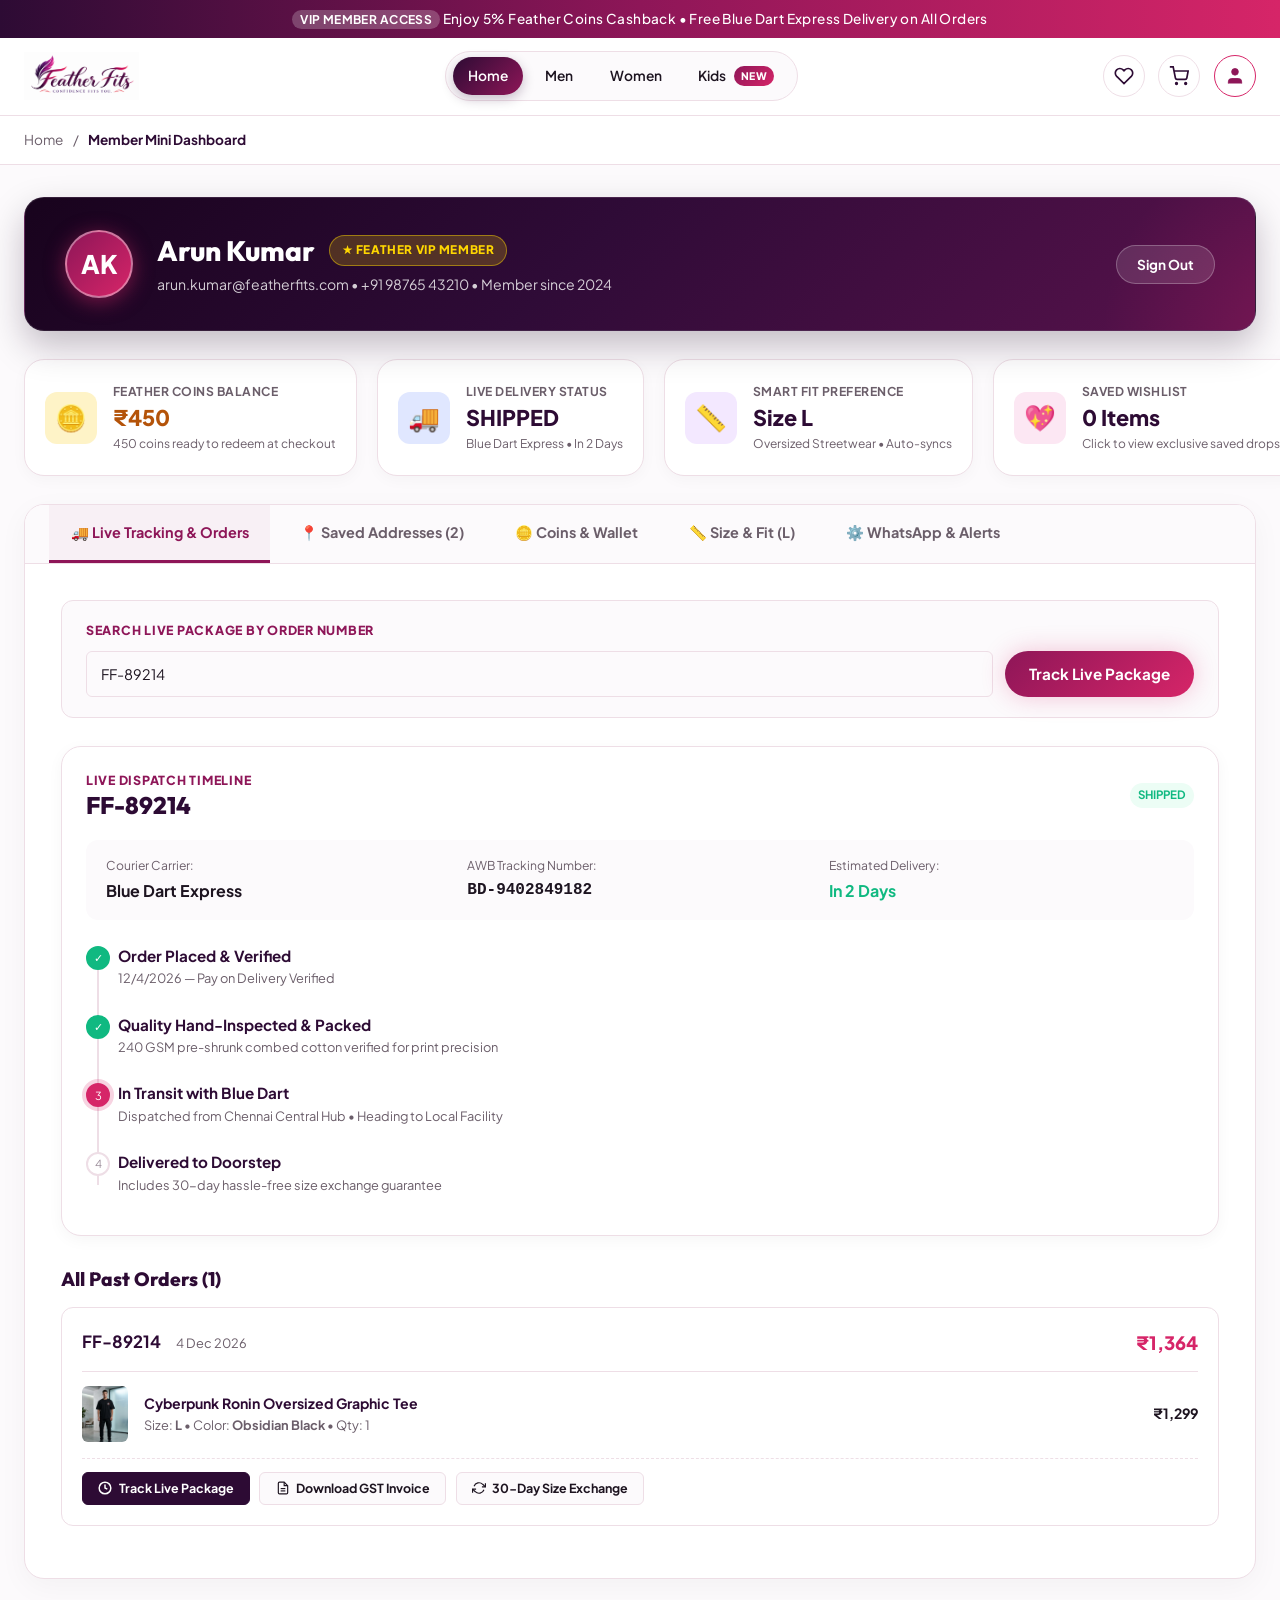
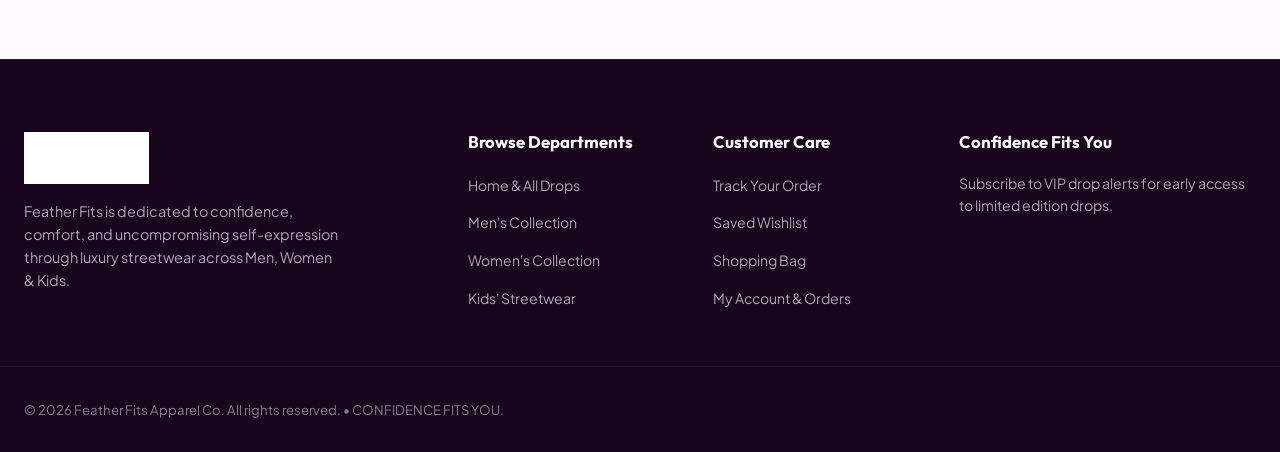
==== account.html @ ecf5c4c3 "Initial commit - FeatherFit website" ====
<!DOCTYPE html>
<html lang="en">
<head>
  <meta charset="UTF-8" />
  <meta name="viewport" content="width=device-width, initial-scale=1.0" />
  <title>My Account & Member Mini Dashboard — Feather Fits</title>
  <meta name="description" content="Feather Fits Member Mini Dashboard — Track live orders, manage saved delivery addresses, check Feather Coins wallet balance, and update smart size profile." />
  
  <!-- Favicon -->
  <link rel="icon" type="image/png" href="assets/images/feather-fits-logo.png" />

  <!-- Google Fonts: Inter & Outfit -->
  <link rel="preconnect" href="https://fonts.googleapis.com" />
  <link rel="preconnect" href="https://fonts.gstatic.com" crossorigin />
  <link href="https://fonts.googleapis.com/css2?family=Inter:wght@300;400;500;600;700;800&family=Outfit:wght@500;600;700;800;900&display=swap" rel="stylesheet" />

  <!-- Main Stylesheet -->
  <link rel="stylesheet" href="css/style.css" />
</head>
<body class="account-page-body">

  <!-- Announcement Bar -->
  <div class="announcement-bar" role="region" aria-label="Announcement">
    <div class="announcement-content">
      <span class="pill">VIP Member Access</span>
      <span>Enjoy 5% Feather Coins Cashback &bull; Free Blue Dart Express Delivery on All Orders</span>
    </div>
  </div>

  <!-- Main Site Header -->
  <header class="site-header" role="banner">
    <div class="nav-container">
      
      <!-- Mobile Hamburger Button & Brand Logo -->
      <div style="display: flex; align-items: center; gap: 0.75rem;">
        <button type="button" class="hamburger-btn" id="mobile-menu-toggle" onclick="window.FeatherApp.toggleMobileMenu()" aria-label="Open Navigation Menu">
          <span class="bar"></span>
          <span class="bar"></span>
          <span class="bar"></span>
        </button>
        <a href="index.html" class="brand-logo" aria-label="Feather Fits Home">
          <img src="assets/images/feather-fits-logo.png" alt="Feather Fits — Confidence Fits You" />
        </a>
      </div>

      <!-- Navigation Categories (Home, Men, Women, Kids) -->
      <nav class="main-navigation" aria-label="Primary Navigation">
        <ul class="nav-links">
          <li>
            <a href="index.html?department=all#catalog-section" class="nav-link" data-dept="all">
              <span>Home</span>
            </a>
          </li>
          <li>
            <a href="index.html?department=men#catalog-section" class="nav-link" data-dept="men">
              <span>Men</span>
            </a>
          </li>
          <li>
            <a href="index.html?department=women#catalog-section" class="nav-link" data-dept="women">
              <span>Women</span>
            </a>
          </li>
          <li>
            <a href="index.html?department=kids#catalog-section" class="nav-link" data-dept="kids">
              <span>Kids</span>
              <span class="nav-pill-badge">New</span>
            </a>
          </li>
        </ul>
      </nav>

      <!-- Action Buttons -->
      <div class="nav-actions">
        <!-- Wishlist Icon -->
        <button type="button" class="action-btn" id="wishlist-action-btn" onclick="window.FeatherApp.openWishlistDrawer()" aria-label="View Wishlist">
          <svg width="20" height="20" viewBox="0 0 24 24" fill="none" stroke="currentColor" stroke-width="2">
            <path d="M20.84 4.61a5.5 5.5 0 0 0-7.78 0L12 5.67l-1.06-1.06a5.5 5.5 0 0 0-7.78 7.78l1.06 1.06L12 21.23l7.78-7.78 1.06-1.06a5.5 5.5 0 0 0 0-7.78z"></path>
          </svg>
          <span class="badge-count" id="wishlist-badge-count" style="display: none;">0</span>
        </button>

        <!-- Shopping Cart Icon -->
        <button type="button" class="action-btn" id="cart-action-btn" onclick="window.FeatherApp.openCartDrawer()" aria-label="View Cart">
          <svg width="20" height="20" viewBox="0 0 24 24" fill="none" stroke="currentColor" stroke-width="2">
            <circle cx="9" cy="21" r="1"></circle>
            <circle cx="20" cy="21" r="1"></circle>
            <path d="M1 1h4l2.68 13.39a2 2 0 0 0 2 1.61h9.72a2 2 0 0 0 2-1.61L23 6H6"></path>
          </svg>
          <span class="badge-count" id="cart-badge-count" style="display: none;">0</span>
        </button>

        <!-- User Account Icon (Active Page) -->
        <a href="account.html" class="action-btn active-page-btn" id="user-action-btn" aria-label="User Account" style="border-color: var(--color-secondary); color: var(--color-secondary);">
          <svg width="20" height="20" viewBox="0 0 24 24" fill="currentColor" stroke="currentColor" stroke-width="1">
            <path d="M20 21v-2a4 4 0 0 0-4-4H8a4 4 0 0 0-4 4v2"></path>
            <circle cx="12" cy="7" r="4"></circle>
          </svg>
        </a>
      </div>

    </div>
  </header>

  <!-- Mobile Navigation Slide-Out Drawer -->
  <div class="drawer-overlay" id="mobile-menu-overlay">
    <aside class="drawer mobile-nav-drawer" id="mobile-menu-drawer" role="dialog" aria-label="Mobile Navigation">
      <div class="drawer-header">
        <div class="brand-logo">
          <img src="assets/images/feather-fits-logo.png" alt="Feather Fits" style="height: 38px;" />
        </div>
        <button class="modal-close-btn" onclick="window.FeatherApp.toggleMobileMenu()" aria-label="Close Navigation">
          <svg width="20" height="20" viewBox="0 0 24 24" fill="none" stroke="currentColor" stroke-width="2">
            <line x1="18" y1="6" x2="6" y2="18"></line>
            <line x1="6" y1="6" x2="18" y2="18"></line>
          </svg>
        </button>
      </div>
      <div class="mobile-drawer-body">
        <span class="mobile-drawer-heading">Browse Departments</span>
        <ul class="mobile-drawer-nav">
          <li><a href="index.html?department=all#catalog-section" class="mobile-nav-link">🏠 Home & All Drops</a></li>
          <li><a href="index.html?department=men#catalog-section" class="mobile-nav-link">👔 Men's Collection</a></li>
          <li><a href="index.html?department=women#catalog-section" class="mobile-nav-link">👗 Women's Collection</a></li>
          <li><a href="index.html?department=kids#catalog-section" class="mobile-nav-link">🧒 Kids' Streetwear <span class="nav-pill-badge" style="margin-left: 6px;">New</span></a></li>
        </ul>
        <span class="mobile-drawer-heading">Quick Actions</span>
        <div class="mobile-drawer-grid">
          <a href="account.html?tab=tracking" class="mobile-shortcut-btn">
            <svg width="18" height="18" viewBox="0 0 24 24" fill="none" stroke="currentColor" stroke-width="2"><circle cx="12" cy="12" r="10"></circle><polyline points="12 6 12 12 16 14"></polyline></svg>
            <span>Track Order</span>
          </a>
          <button class="mobile-shortcut-btn" onclick="window.FeatherApp.openSizeGuideModal('inches'); window.FeatherApp.toggleMobileMenu();">
            <svg width="18" height="18" viewBox="0 0 24 24" fill="none" stroke="currentColor" stroke-width="2"><path d="M21.21 15.89A10 10 0 1 1 8 2.83"></path><path d="M22 12A10 10 0 0 0 12 2v10z"></path></svg>
            <span>Size Chart</span>
          </button>
          <button class="mobile-shortcut-btn" onclick="window.FeatherApp.openWishlistDrawer(); window.FeatherApp.toggleMobileMenu();">
            <svg width="18" height="18" viewBox="0 0 24 24" fill="none" stroke="currentColor" stroke-width="2"><path d="M20.84 4.61a5.5 5.5 0 0 0-7.78 0L12 5.67l-1.06-1.06a5.5 5.5 0 0 0-7.78 7.78l1.06 1.06L12 21.23l7.78-7.78 1.06-1.06a5.5 5.5 0 0 0 0-7.78z"></path></svg>
            <span>Wishlist</span>
          </button>
          <a href="account.html" class="mobile-shortcut-btn active">
            <svg width="18" height="18" viewBox="0 0 24 24" fill="none" stroke="currentColor" stroke-width="2"><path d="M20 21v-2a4 4 0 0 0-4-4H8a4 4 0 0 0-4 4v2"></path><circle cx="12" cy="7" r="4"></circle></svg>
            <span>My Dashboard</span>
          </a>
        </div>
      </div>
    </aside>
  </div>

  <!-- Breadcrumbs Bar -->
  <nav class="breadcrumbs-container" aria-label="Breadcrumb">
    <div class="breadcrumbs-wrap">
      <a href="index.html">Home</a>
      <span>/</span>
      <span style="color: var(--color-primary); font-weight: 700;">Member Mini Dashboard</span>
    </div>
  </nav>

  <!-- Dedicated Mini Dashboard Container -->
  <main class="account-page-main">
    <div class="account-page-wrap" id="account-page-root">
      <!-- Injected by account-page.js (Header, KPI Cards, Tab Controls, and Active Tab Views) -->
    </div>
  </main>

  <!-- Shopping Cart Slide-Out Drawer -->
  <div class="drawer-overlay" id="cart-drawer-overlay">
    <aside class="drawer cart-drawer" id="cart-drawer" role="dialog" aria-label="Shopping Cart">
      <div class="drawer-header">
        <div class="drawer-title-wrap">
          <h2 class="drawer-title">Your Cart</h2>
          <span class="drawer-item-count" id="cart-drawer-count">(0 items)</span>
        </div>
        <button class="modal-close-btn" onclick="window.FeatherApp.closeCartDrawer()" aria-label="Close Cart">
          <svg width="20" height="20" viewBox="0 0 24 24" fill="none" stroke="currentColor" stroke-width="2">
            <line x1="18" y1="6" x2="6" y2="18"></line>
            <line x1="6" y1="6" x2="18" y2="18"></line>
          </svg>
        </button>
      </div>

      <!-- Free Shipping Progress Tracker -->
      <div class="free-shipping-bar" id="free-shipping-bar">
        <div class="free-shipping-text" id="free-shipping-text">
          Add <strong>₹999</strong> more for <strong>FREE Blue Dart Express Shipping</strong>
        </div>
        <div class="progress-track">
          <div class="progress-fill" id="shipping-progress-fill" style="width: 0%;"></div>
        </div>
      </div>

      <!-- Cart Items List -->
      <div class="cart-items-container" id="cart-items-container">
        <!-- Dynamic via app.js -->
      </div>

      <!-- Cart Drawer Footer -->
      <div class="drawer-footer" id="cart-drawer-footer">
        <!-- Dynamic via app.js -->
      </div>
    </aside>
  </div>

  <!-- Wishlist Slide-Out Drawer -->
  <div class="drawer-overlay" id="wishlist-drawer-overlay">
    <aside class="drawer wishlist-drawer" id="wishlist-drawer" role="dialog" aria-label="Wishlist">
      <div class="drawer-header">
        <div class="drawer-title-wrap">
          <h2 class="drawer-title">Saved Wishlist</h2>
          <span class="drawer-item-count" id="wishlist-drawer-count">(0 items)</span>
        </div>
        <button class="modal-close-btn" onclick="window.FeatherApp.closeWishlistDrawer()" aria-label="Close Wishlist">
          <svg width="20" height="20" viewBox="0 0 24 24" fill="none" stroke="currentColor" stroke-width="2">
            <line x1="18" y1="6" x2="6" y2="18"></line>
            <line x1="6" y1="6" x2="18" y2="18"></line>
          </svg>
        </button>
      </div>
      <div class="wishlist-items-container" id="wishlist-items-container">
        <!-- Rendered by app.js -->
      </div>
    </aside>
  </div>

  <!-- GST Tax Invoice Modal -->
  <div class="modal-overlay" id="invoice-modal">
    <div class="modal-container" id="invoice-modal-content" style="max-width: 620px;">
      <!-- Dynamic via app.js -->
    </div>
  </div>

  <!-- Size Chart Guide Modal -->
  <div class="modal-overlay" id="size-guide-modal">
    <div class="modal-container size-guide-container">
      <button class="modal-close-btn" onclick="window.FeatherApp.closeModals()" aria-label="Close Size Guide">
        <svg width="20" height="20" viewBox="0 0 24 24" fill="none" stroke="currentColor" stroke-width="2">
          <line x1="18" y1="6" x2="6" y2="18"></line>
          <line x1="6" y1="6" x2="18" y2="18"></line>
        </svg>
      </button>
      <div class="size-guide-content" id="size-guide-content">
        <!-- Rendered by app.js -->
      </div>
    </div>
  </div>

  <!-- Toast Container -->
  <div id="toast-container" class="toast-container"></div>

  <!-- Footer -->
  <footer class="site-footer">
    <div class="footer-container">
      <div class="footer-brand">
        <img src="assets/images/feather-fits-logo.png" alt="Feather Fits" style="height: 52px; filter: brightness(0) invert(1);" />
        <p>Feather Fits is dedicated to confidence, comfort, and uncompromising self-expression through luxury streetwear across Men, Women & Kids.</p>
      </div>

      <div class="footer-col">
        <h4>Browse Departments</h4>
        <ul>
          <li><a href="index.html?department=all#catalog-section">Home & All Drops</a></li>
          <li><a href="index.html?department=men#catalog-section">Men's Collection</a></li>
          <li><a href="index.html?department=women#catalog-section">Women's Collection</a></li>
          <li><a href="index.html?department=kids#catalog-section">Kids' Streetwear</a></li>
        </ul>
      </div>

      <div class="footer-col">
        <h4>Customer Care</h4>
        <ul>
          <li><a href="account.html?tab=tracking">Track Your Order</a></li>
          <li><a href="#" onclick="window.FeatherApp.openWishlistDrawer(); return false;">Saved Wishlist</a></li>
          <li><a href="#" onclick="window.FeatherApp.openCartDrawer(); return false;">Shopping Bag</a></li>
          <li><a href="account.html">My Account & Orders</a></li>
        </ul>
      </div>

      <div class="footer-col">
        <h4>Confidence Fits You</h4>
        <p style="font-size: 0.88rem; margin-bottom: 1rem; color: #B5A4B2;">Subscribe to VIP drop alerts for early access to limited edition drops.</p>
      </div>
    </div>

    <div class="footer-bottom">
      <div>&copy; 2026 Feather Fits Apparel Co. All rights reserved. &bull; CONFIDENCE FITS YOU.</div>
    </div>
  </footer>

  <!-- Scripts -->
  <script src="data/products.js"></script>
  <script src="js/app.js"></script>
  <script src="js/account-page.js"></script>
</body>
</html>
---- css/style.css ----
/* ==========================================================================
   FEATHER FITS — OFFICIAL DESIGN SYSTEM & STYLESHEET
   Brand Colors:
   - Primary: #2D0B34 (Deep Velvet Plum)
   - Secondary: #8E1658 (Mulberry Wine)
   - Accent: #D62568 (Vivid Magenta)
   - Accent Soft: #FF758C (Coral Pink)
   ========================================================================== */

@import url('https://fonts.googleapis.com/css2?family=Outfit:wght@300;400;500;600;700;800&family=Plus+Jakarta+Sans:wght@300;400;500;600;700&display=swap');

:root {
  --color-primary: #2D0B34;
  --color-primary-hover: #1E0723;
  --color-primary-rgb: 45, 11, 52;
  --color-secondary: #8E1658;
  --color-secondary-hover: #720e45;
  --color-accent: #D62568;
  --color-accent-hover: #b81753;
  --color-accent-soft: #FF758C;
  --color-accent-light: #FFF0F4;
  
  --color-bg: #FCFAFC;
  --color-surface: #FFFFFF;
  --color-surface-hover: #F8F3F6;
  --color-border: #EEDEE6;
  --color-border-focus: #D62568;
  
  --color-text-main: #1D1420;
  --color-text-muted: #6B5E6A;
  --color-text-light: #9B8D9A;
  
  --color-success: #10B981;
  --color-warning: #F59E0B;
  --color-danger: #EF4444;

  --shadow-sm: 0 2px 8px rgba(45, 11, 52, 0.04);
  --shadow-md: 0 8px 24px rgba(45, 11, 52, 0.08);
  --shadow-lg: 0 16px 40px rgba(45, 11, 52, 0.14);
  --shadow-glow: 0 0 25px rgba(214, 37, 104, 0.25);

  --radius-sm: 6px;
  --radius-md: 12px;
  --radius-lg: 20px;
  --radius-full: 9999px;

  --font-heading: 'Outfit', sans-serif;
  --font-body: 'Plus Jakarta Sans', sans-serif;

  --transition-fast: 0.15s cubic-bezier(0.4, 0, 0.2, 1);
  --transition-base: 0.25s cubic-bezier(0.4, 0, 0.2, 1);
  --transition-smooth: 0.4s cubic-bezier(0.16, 1, 0.3, 1);
}

/* Base Reset */
*, *::before, *::after {
  box-sizing: border-box;
  margin: 0;
  padding: 0;
}

html {
  scroll-behavior: smooth;
  font-size: 16px;
}

body {
  font-family: var(--font-body);
  background-color: var(--color-bg);
  color: var(--color-text-main);
  line-height: 1.6;
  overflow-x: hidden;
  -webkit-font-smoothing: antialiased;
}

a {
  color: inherit;
  text-decoration: none;
}

button {
  font-family: inherit;
  cursor: pointer;
  border: none;
  outline: none;
  background: none;
}

img {
  max-width: 100%;
  height: auto;
  display: block;
}

/* Typography Utility */
h1, h2, h3, h4, h5, h6 {
  font-family: var(--font-heading);
  font-weight: 700;
  line-height: 1.2;
  color: var(--color-primary);
}

.gradient-text {
  background: linear-gradient(135deg, var(--color-primary) 0%, var(--color-secondary) 50%, var(--color-accent) 100%);
  -webkit-background-clip: text;
  background-clip: text;
  -webkit-text-fill-color: transparent;
}

/* Top Announcement Banner */
.announcement-bar {
  background: linear-gradient(90deg, #2D0B34 0%, #8E1658 50%, #D62568 100%);
  color: #FFFFFF;
  text-align: center;
  padding: 0.5rem 1rem;
  font-size: 0.85rem;
  font-weight: 500;
  letter-spacing: 0.03em;
  display: flex;
  justify-content: center;
  align-items: center;
  gap: 0.75rem;
}

.announcement-bar span.pill {
  background: rgba(255, 255, 255, 0.22);
  padding: 0.15rem 0.5rem;
  border-radius: var(--radius-full);
  font-size: 0.75rem;
  font-weight: 700;
  text-transform: uppercase;
}

/* Header & Navigation */
.site-header {
  position: sticky;
  top: 0;
  z-index: 100;
  background: rgba(255, 255, 255, 0.94);
  backdrop-filter: blur(16px);
  -webkit-backdrop-filter: blur(16px);
  border-bottom: 1px solid var(--color-border);
  transition: var(--transition-base);
}

.nav-container {
  max-width: 1320px;
  margin: 0 auto;
  padding: 0.85rem 1.5rem;
  display: flex;
  align-items: center;
  justify-content: space-between;
  gap: 1.5rem;
}

.brand-logo {
  display: flex;
  align-items: center;
  gap: 0.75rem;
}

.brand-logo img {
  height: 48px;
  width: auto;
  object-fit: contain;
}

.nav-links {
  display: flex;
  align-items: center;
  gap: 0.4rem;
  list-style: none;
  background: var(--color-bg);
  padding: 0.3rem 0.45rem;
  border-radius: var(--radius-full);
  border: 1px solid var(--color-border);
}

.nav-link {
  font-size: 0.86rem;
  font-weight: 600;
  color: var(--color-text-main);
  padding: 0.5rem 0.95rem;
  border-radius: var(--radius-full);
  transition: all 0.25s cubic-bezier(0.16, 1, 0.3, 1);
  display: inline-flex;
  align-items: center;
  gap: 0.45rem;
  white-space: nowrap;
}

.nav-link:hover {
  color: var(--color-secondary);
  background: rgba(142, 22, 88, 0.08);
}

.nav-link.active {
  background: linear-gradient(135deg, var(--color-primary) 0%, var(--color-secondary) 100%);
  color: #FFFFFF;
  box-shadow: 0 4px 12px rgba(45, 11, 52, 0.25);
}

.nav-pill-badge {
  font-size: 0.65rem;
  font-weight: 800;
  text-transform: uppercase;
  background: linear-gradient(135deg, var(--color-secondary), var(--color-accent));
  color: #FFFFFF;
  padding: 0.1rem 0.45rem;
  border-radius: var(--radius-full);
  letter-spacing: 0.04em;
}

.nav-link.active .nav-pill-badge {
  background: rgba(255, 255, 255, 0.25);
  color: #FFFFFF;
}

.nav-actions {
  display: flex;
  align-items: center;
  gap: 0.85rem;
}

.action-btn {
  width: 42px;
  height: 42px;
  border-radius: var(--radius-full);
  display: flex;
  align-items: center;
  justify-content: center;
  color: var(--color-primary);
  background: var(--color-surface);
  border: 1px solid var(--color-border);
  position: relative;
  transition: var(--transition-fast);
}

.action-btn:hover {
  background: var(--color-accent-light);
  border-color: var(--color-accent-soft);
  color: var(--color-accent);
  transform: translateY(-2px);
  box-shadow: var(--shadow-sm);
}

.badge-count {
  position: absolute;
  top: -4px;
  right: -4px;
  background: linear-gradient(135deg, var(--color-secondary), var(--color-accent));
  color: #fff;
  font-size: 0.7rem;
  font-weight: 800;
  min-width: 18px;
  height: 18px;
  border-radius: var(--radius-full);
  display: flex;
  align-items: center;
  justify-content: center;
  padding: 0 4px;
  box-shadow: 0 2px 5px rgba(214, 37, 104, 0.4);
}

.track-order-btn {
  display: flex;
  align-items: center;
  gap: 0.4rem;
  padding: 0.45rem 0.9rem;
  background: var(--color-accent-light);
  color: var(--color-secondary);
  border: 1px solid rgba(142, 22, 88, 0.2);
  border-radius: var(--radius-full);
  font-size: 0.82rem;
  font-weight: 700;
  transition: var(--transition-fast);
}

.track-order-btn:hover {
  background: var(--color-secondary);
  color: #FFFFFF;
}

/* Hero Section */
.hero-section {
  position: relative;
  overflow: hidden;
  background: #110416;
  color: #FFFFFF;
}

.hero-banner-wrap {
  position: relative;
  min-height: 560px;
  display: flex;
  align-items: center;
  box-sizing: border-box;
  padding: 3.5rem 0 3rem 0;
}

.hero-bg-img {
  position: absolute;
  top: 0;
  left: 0;
  width: 100%;
  height: 100%;
  object-fit: cover;
  object-position: center top !important; /* Never cut off model faces or banner top */
  opacity: 0.95;
  filter: contrast(1.06) saturate(1.1);
  transform: scale(1.01);
  transition: transform 6s cubic-bezier(0.25, 1, 0.5, 1);
}

.hero-banner-wrap:hover .hero-bg-img {
  transform: scale(1.04);
}

.hero-overlay {
  position: absolute;
  inset: 0;
  background: linear-gradient(90deg, rgba(20, 4, 24, 0.95) 0%, rgba(20, 4, 24, 0.82) 42%, rgba(45, 11, 52, 0.32) 75%, rgba(20, 4, 24, 0.5) 100%),
              linear-gradient(180deg, rgba(20, 4, 24, 0.3) 0%, transparent 40%, rgba(20, 4, 24, 0.9) 100%);
}

.hero-content {
  position: relative;
  z-index: 2;
  max-width: 1320px;
  margin: 0 auto;
  padding: 2.5rem 1.5rem 2rem 1.5rem;
  width: 100%;
}

.hero-brand-badge-pill,
.hero-pill {
  display: inline-flex;
  align-items: center;
  gap: 0.65rem;
  background: rgba(45, 11, 52, 0.75);
  border: 1px solid rgba(255, 117, 140, 0.45);
  backdrop-filter: blur(12px);
  padding: 0.45rem 1.15rem;
  border-radius: var(--radius-full);
  font-size: 0.82rem;
  font-weight: 700;
  letter-spacing: 0.06em;
  text-transform: uppercase;
  color: #FFFFFF;
  margin-top: 0.5rem;
  margin-bottom: 1.25rem;
  box-shadow: 0 4px 15px rgba(214, 37, 104, 0.25);
}

.hero-mini-logo {
  height: 28px;
  width: auto;
  object-fit: contain;
  filter: drop-shadow(0 2px 5px rgba(0, 0, 0, 0.5));
}

.hero-title {
  font-size: clamp(2rem, 4.5vw, 3.8rem);
  font-weight: 800;
  line-height: 1.28;
  color: #FFFFFF;
  margin-bottom: 1.15rem;
  max-width: 720px;
  letter-spacing: -0.02em;
  padding-top: 0.25rem; /* Prevents top of letters from cutting off */
}

.hero-title span {
  background: linear-gradient(135deg, #FF758C, #FFD1DC);
  -webkit-background-clip: text;
  background-clip: text;
  -webkit-text-fill-color: transparent;
  display: inline-block;
  padding-top: 0.12em; /* Prevents gradient text clipping at the top */
  padding-bottom: 0.08em;
  line-height: 1.22;
}

.hero-subtitle {
  font-size: 1.1rem;
  line-height: 1.6;
  color: rgba(255, 255, 255, 0.88);
  max-width: 560px;
  margin-bottom: 2rem;
  font-weight: 400;
}

.hero-cta-group {
  display: flex;
  flex-wrap: wrap;
  gap: 1rem;
}

.btn-primary {
  display: inline-flex;
  align-items: center;
  gap: 0.6rem;
  padding: 0.9rem 1.85rem;
  background: linear-gradient(135deg, var(--color-secondary) 0%, var(--color-accent) 100%);
  color: #FFFFFF;
  font-weight: 700;
  font-size: 0.95rem;
  border-radius: var(--radius-full);
  box-shadow: var(--shadow-glow);
  transition: var(--transition-base);
}

.btn-primary:hover {
  transform: translateY(-2px);
  box-shadow: 0 10px 25px rgba(214, 37, 104, 0.45);
}

.btn-secondary {
  display: inline-flex;
  align-items: center;
  gap: 0.6rem;
  padding: 0.9rem 1.85rem;
  background: rgba(255, 255, 255, 0.12);
  border: 1px solid rgba(255, 255, 255, 0.3);
  color: #FFFFFF;
  font-weight: 600;
  font-size: 0.95rem;
  border-radius: var(--radius-full);
  backdrop-filter: blur(8px);
  transition: var(--transition-base);
}

.btn-secondary:hover {
  background: rgba(255, 255, 255, 0.22);
  transform: translateY(-2px);
}

/* Trust Badges Bar */
.trust-bar {
  background: var(--color-surface);
  border-bottom: 1px solid var(--color-border);
  padding: 1.5rem 0;
}

.trust-container {
  max-width: 1320px;
  margin: 0 auto;
  padding: 0 1.5rem;
  display: grid;
  grid-template-columns: repeat(auto-fit, minmax(220px, 1fr));
  gap: 1.5rem;
}

.trust-item {
  display: flex;
  align-items: center;
  gap: 1rem;
}

.trust-icon {
  width: 44px;
  height: 44px;
  border-radius: var(--radius-md);
  background: var(--color-accent-light);
  color: var(--color-secondary);
  display: flex;
  align-items: center;
  justify-content: center;
  flex-shrink: 0;
}

.trust-text h4 {
  font-size: 0.95rem;
  font-weight: 700;
  color: var(--color-primary);
}

.trust-text p {
  font-size: 0.8rem;
  color: var(--color-text-muted);
}

/* Category Filter Tabs */
.category-section {
  max-width: 1320px;
  margin: 3.5rem auto 1.5rem auto;
  padding: 0 1.5rem;
}

.section-header {
  display: flex;
  justify-content: space-between;
  align-items: flex-end;
  margin-bottom: 2rem;
  flex-wrap: wrap;
  gap: 1rem;
}

.section-title {
  font-size: 2rem;
  font-weight: 800;
  color: var(--color-primary);
  letter-spacing: -0.02em;
}

.section-subtitle {
  font-size: 0.95rem;
  color: var(--color-text-muted);
  margin-top: 0.25rem;
}

.category-tabs {
  display: flex;
  gap: 0.6rem;
  overflow-x: auto;
  padding-bottom: 0.5rem;
  scrollbar-width: none;
}

.category-tabs::-webkit-scrollbar {
  display: none;
}

.tab-btn {
  display: inline-flex;
  align-items: center;
  gap: 0.5rem;
  padding: 0.65rem 1.25rem;
  background: var(--color-surface);
  border: 1px solid var(--color-border);
  color: var(--color-text-main);
  border-radius: var(--radius-full);
  font-size: 0.88rem;
  font-weight: 600;
  white-space: nowrap;
  transition: var(--transition-fast);
}

.tab-btn:hover {
  border-color: var(--color-secondary);
  color: var(--color-secondary);
}

.tab-btn.active {
  background: linear-gradient(135deg, var(--color-primary), var(--color-secondary));
  color: #FFFFFF;
  border-color: transparent;
  box-shadow: 0 4px 12px rgba(45, 11, 52, 0.25);
}

.tab-count {
  font-size: 0.72rem;
  padding: 0.15rem 0.45rem;
  border-radius: var(--radius-full);
  background: rgba(0, 0, 0, 0.08);
}

.tab-btn.active .tab-count {
  background: rgba(255, 255, 255, 0.25);
  color: #FFFFFF;
}

/* Product Cards Grid */
.products-grid {
  display: grid;
  grid-template-columns: repeat(auto-fill, minmax(280px, 1fr));
  gap: 1.85rem;
  margin-top: 1.5rem;
}

.product-card {
  background: var(--color-surface);
  border: 1px solid var(--color-border);
  border-radius: var(--radius-lg);
  overflow: hidden;
  transition: var(--transition-smooth);
  display: flex;
  flex-direction: column;
  position: relative;
}

.product-card:hover {
  transform: translateY(-6px);
  border-color: rgba(142, 22, 88, 0.3);
  box-shadow: var(--shadow-md);
}

.card-img-wrap {
  position: relative;
  width: 100%;
  aspect-ratio: 3 / 4;
  overflow: hidden;
  background: #f4edf2;
  cursor: pointer;
}

.card-img {
  width: 100%;
  height: 100%;
  object-fit: cover;
  object-position: top center;
  transition: transform 0.6s cubic-bezier(0.16, 1, 0.3, 1);
}

.product-card:hover .card-img {
  transform: scale(1.06);
}

.card-badge {
  position: absolute;
  top: 12px;
  left: 12px;
  background: linear-gradient(135deg, var(--color-secondary), var(--color-accent));
  color: #FFFFFF;
  font-size: 0.72rem;
  font-weight: 700;
  padding: 0.3rem 0.65rem;
  border-radius: var(--radius-full);
  text-transform: uppercase;
  letter-spacing: 0.04em;
  box-shadow: 0 4px 10px rgba(0, 0, 0, 0.15);
  z-index: 2;
}

.card-wishlist-btn {
  position: absolute;
  top: 12px;
  right: 12px;
  width: 36px;
  height: 36px;
  border-radius: var(--radius-full);
  background: rgba(255, 255, 255, 0.9);
  backdrop-filter: blur(4px);
  display: flex;
  align-items: center;
  justify-content: center;
  color: var(--color-text-muted);
  border: 1px solid rgba(0, 0, 0, 0.06);
  z-index: 2;
  transition: var(--transition-fast);
}

.card-wishlist-btn:hover {
  transform: scale(1.1);
  color: var(--color-accent);
}

.card-wishlist-btn.active {
  color: var(--color-accent);
  background: #FFFFFF;
}

.card-body {
  padding: 1.25rem;
  display: flex;
  flex-direction: column;
  flex: 1;
}

.card-category {
  font-size: 0.78rem;
  font-weight: 700;
  text-transform: uppercase;
  color: var(--color-secondary);
  letter-spacing: 0.05em;
  margin-bottom: 0.35rem;
}

.card-title {
  font-size: 1.05rem;
  font-weight: 700;
  color: var(--color-primary);
  margin-bottom: 0.5rem;
  line-height: 1.35;
  cursor: pointer;
  transition: var(--transition-fast);
}

.card-title:hover {
  color: var(--color-accent);
}

.card-rating {
  display: flex;
  align-items: center;
  gap: 0.35rem;
  font-size: 0.8rem;
  color: #F59E0B;
  margin-bottom: 0.85rem;
}

.card-rating span.reviews {
  color: var(--color-text-light);
  font-size: 0.78rem;
}

.card-swatches {
  display: flex;
  align-items: center;
  gap: 0.45rem;
  margin-bottom: 1rem;
}

.swatch-dot {
  width: 18px;
  height: 18px;
  border-radius: var(--radius-full);
  border: 1px solid #ffffff;
  box-shadow: 0 0 0 1px var(--color-border);
  cursor: pointer;
  transition: var(--transition-fast);
}

.swatch-dot:hover {
  transform: scale(1.2);
}

.swatch-dot.active {
  box-shadow: 0 0 0 2px var(--color-accent);
}

.card-footer {
  margin-top: auto;
  display: flex;
  align-items: center;
  justify-content: space-between;
  padding-top: 0.85rem;
  border-top: 1px solid var(--color-border);
}

.card-price-wrap {
  display: flex;
  flex-direction: column;
}

.card-price {
  font-size: 1.25rem;
  font-weight: 800;
  color: var(--color-primary);
}

.card-original-price {
  font-size: 0.82rem;
  text-decoration: line-through;
  color: var(--color-text-light);
}

.card-quick-add {
  display: inline-flex;
  align-items: center;
  gap: 0.4rem;
  padding: 0.55rem 1rem;
  background: var(--color-primary);
  color: #FFFFFF;
  border-radius: var(--radius-full);
  font-size: 0.82rem;
  font-weight: 700;
  transition: var(--transition-fast);
}

.card-quick-add:hover {
  background: linear-gradient(135deg, var(--color-secondary), var(--color-accent));
  transform: translateY(-2px);
  box-shadow: var(--shadow-sm);
}

/* Modals & Overlays */
.modal-overlay {
  position: fixed;
  inset: 0;
  background: rgba(29, 20, 32, 0.65);
  backdrop-filter: blur(8px);
  z-index: 1000;
  display: flex;
  align-items: center;
  justify-content: center;
  padding: 1.5rem;
  opacity: 0;
  visibility: hidden;
  transition: var(--transition-base);
}

.modal-overlay.active {
  opacity: 1;
  visibility: visible;
}

.modal-container {
  background: var(--color-surface);
  border-radius: var(--radius-lg);
  box-shadow: var(--shadow-lg);
  max-width: 860px;
  width: 100%;
  max-height: 90vh;
  overflow-y: auto;
  position: relative;
  transform: translateY(20px) scale(0.97);
  transition: var(--transition-base);
}

.modal-overlay.active .modal-container {
  transform: translateY(0) scale(1);
}

.modal-close-btn {
  position: absolute;
  top: 18px;
  right: 18px;
  width: 36px;
  height: 36px;
  border-radius: var(--radius-full);
  background: var(--color-surface-hover);
  display: flex;
  align-items: center;
  justify-content: center;
  color: var(--color-text-muted);
  z-index: 10;
  transition: var(--transition-fast);
}

.modal-close-btn:hover {
  background: var(--color-accent-light);
  color: var(--color-accent);
}

/* Product Detail Modal View */
.product-detail-grid {
  display: grid;
  grid-template-columns: 1fr 1fr;
  gap: 2rem;
  padding: 2.25rem;
}

@media (max-width: 768px) {
  .product-detail-grid {
    grid-template-columns: 1fr;
    padding: 1.5rem;
  }
}

.detail-gallery {
  display: flex;
  flex-direction: column;
  gap: 1rem;
}

.detail-main-img {
  width: 100%;
  aspect-ratio: 3 / 4;
  border-radius: var(--radius-md);
  overflow: hidden;
  background: #f7eff4;
}

.detail-main-img img {
  width: 100%;
  height: 100%;
  object-fit: cover;
  object-position: top center;
}

.detail-thumbs {
  display: flex;
  gap: 0.6rem;
}

.detail-thumb {
  width: 64px;
  height: 64px;
  border-radius: var(--radius-sm);
  overflow: hidden;
  border: 2px solid transparent;
  cursor: pointer;
}

.detail-thumb.active {
  border-color: var(--color-accent);
}

.detail-thumb img {
  width: 100%;
  height: 100%;
  object-fit: cover;
}

.detail-info {
  display: flex;
  flex-direction: column;
}

.detail-category {
  font-size: 0.85rem;
  font-weight: 700;
  text-transform: uppercase;
  color: var(--color-secondary);
  letter-spacing: 0.05em;
  margin-bottom: 0.4rem;
}

.detail-title {
  font-size: 1.75rem;
  font-weight: 800;
  color: var(--color-primary);
  margin-bottom: 0.5rem;
}

.detail-price-box {
  display: flex;
  align-items: baseline;
  gap: 0.85rem;
  margin-bottom: 1.25rem;
}

.detail-price {
  font-size: 2rem;
  font-weight: 800;
  color: var(--color-primary);
}

.detail-orig-price {
  font-size: 1.1rem;
  text-decoration: line-through;
  color: var(--color-text-light);
}

.detail-discount-tag {
  background: var(--color-accent-light);
  color: var(--color-accent);
  padding: 0.2rem 0.6rem;
  border-radius: var(--radius-full);
  font-size: 0.8rem;
  font-weight: 700;
}

.detail-desc {
  font-size: 0.95rem;
  color: var(--color-text-muted);
  line-height: 1.6;
  margin-bottom: 1.5rem;
  border-bottom: 1px solid var(--color-border);
  padding-bottom: 1.25rem;
}

/* Variant Selectors in Modal */
.selector-block {
  margin-bottom: 1.25rem;
}

.selector-label {
  display: flex;
  justify-content: space-between;
  font-size: 0.88rem;
  font-weight: 600;
  margin-bottom: 0.6rem;
}

.color-options {
  display: flex;
  flex-wrap: wrap;
  gap: 0.65rem;
}

.color-option-btn {
  display: flex;
  align-items: center;
  gap: 0.5rem;
  padding: 0.4rem 0.85rem;
  border: 1px solid var(--color-border);
  border-radius: var(--radius-full);
  font-size: 0.82rem;
  font-weight: 600;
  transition: var(--transition-fast);
}

.color-option-btn .dot {
  width: 14px;
  height: 14px;
  border-radius: var(--radius-full);
}

.color-option-btn:hover {
  border-color: var(--color-secondary);
}

.color-option-btn.active {
  border-color: var(--color-accent);
  background: var(--color-accent-light);
  color: var(--color-accent);
}

.size-options {
  display: flex;
  flex-wrap: wrap;
  gap: 0.5rem;
}

.size-chip-btn {
  min-width: 44px;
  height: 40px;
  padding: 0 0.85rem;
  border: 1px solid var(--color-border);
  border-radius: var(--radius-sm);
  font-weight: 700;
  font-size: 0.88rem;
  color: var(--color-text-main);
  background: var(--color-surface);
  transition: var(--transition-fast);
}

.size-chip-btn:hover:not(:disabled) {
  border-color: var(--color-secondary);
  color: var(--color-secondary);
}

.size-chip-btn.active {
  background: var(--color-primary);
  border-color: var(--color-primary);
  color: #FFFFFF;
}

.size-chip-btn:disabled {
  opacity: 0.35;
  cursor: not-allowed;
  text-decoration: line-through;
}

.stock-indicator {
  display: flex;
  align-items: center;
  gap: 0.4rem;
  font-size: 0.82rem;
  font-weight: 600;
  margin-bottom: 1.5rem;
}

.stock-indicator.in-stock {
  color: var(--color-success);
}

.stock-indicator.out-of-stock {
  color: var(--color-danger);
}

.detail-actions {
  display: flex;
  gap: 1rem;
  margin-top: auto;
}

.btn-add-cart-lg {
  flex: 1;
  height: 52px;
  background: linear-gradient(135deg, var(--color-primary) 0%, var(--color-secondary) 100%);
  color: #FFFFFF;
  font-size: 1rem;
  font-weight: 700;
  border-radius: var(--radius-md);
  display: flex;
  align-items: center;
  justify-content: center;
  gap: 0.6rem;
  transition: var(--transition-base);
}

.btn-add-cart-lg:hover:not(:disabled) {
  background: linear-gradient(135deg, var(--color-secondary) 0%, var(--color-accent) 100%);
  box-shadow: var(--shadow-glow);
  transform: translateY(-2px);
}

.btn-add-cart-lg:disabled {
  background: #CBD5E1;
  cursor: not-allowed;
}

.btn-wishlist-lg {
  width: 52px;
  height: 52px;
  border: 1px solid var(--color-border);
  border-radius: var(--radius-md);
  display: flex;
  align-items: center;
  justify-content: center;
  color: var(--color-text-muted);
  transition: var(--transition-fast);
}

.btn-wishlist-lg:hover {
  border-color: var(--color-accent);
  color: var(--color-accent);
}

.btn-wishlist-lg.active {
  color: var(--color-accent);
  border-color: var(--color-accent-soft);
  background: var(--color-accent-light);
}

/* Slide-over Drawer (Cart & Wishlist) */
.drawer-overlay {
  position: fixed;
  inset: 0;
  background: rgba(29, 20, 32, 0.6);
  backdrop-filter: blur(4px);
  z-index: 1050;
  opacity: 0;
  visibility: hidden;
  transition: var(--transition-base);
}

.drawer-overlay.active {
  opacity: 1;
  visibility: visible;
}

.drawer {
  position: fixed;
  top: 0;
  right: 0;
  bottom: 0;
  width: 100%;
  max-width: 440px;
  background: var(--color-surface);
  z-index: 1060;
  transform: translateX(100%);
  transition: transform 0.35s cubic-bezier(0.16, 1, 0.3, 1);
  display: flex;
  flex-direction: column;
  box-shadow: -10px 0 30px rgba(0, 0, 0, 0.15);
}

.drawer-overlay.active .drawer {
  transform: translateX(0);
}

.drawer-header {
  padding: 1.25rem 1.5rem;
  border-bottom: 1px solid var(--color-border);
  display: flex;
  align-items: center;
  justify-content: space-between;
}

.drawer-header h3 {
  font-size: 1.25rem;
  font-weight: 800;
  display: flex;
  align-items: center;
  gap: 0.6rem;
}

.free-shipping-bar {
  background: var(--color-accent-light);
  padding: 0.75rem 1.5rem;
  border-bottom: 1px solid var(--color-border);
}

.shipping-msg {
  font-size: 0.8rem;
  font-weight: 600;
  color: var(--color-secondary);
  margin-bottom: 0.4rem;
}

.progress-track {
  width: 100%;
  height: 6px;
  background: #f0dfe7;
  border-radius: var(--radius-full);
  overflow: hidden;
}

.progress-fill {
  height: 100%;
  background: linear-gradient(90deg, var(--color-secondary), var(--color-accent));
  border-radius: var(--radius-full);
  transition: width 0.3s ease;
}

.drawer-items-list {
  flex: 1;
  overflow-y: auto;
  padding: 1.25rem 1.5rem;
  display: flex;
  flex-direction: column;
  gap: 1.25rem;
}

.drawer-empty {
  display: flex;
  flex-direction: column;
  align-items: center;
  justify-content: center;
  text-align: center;
  height: 100%;
  color: var(--color-text-muted);
  gap: 1rem;
}

.drawer-item {
  display: flex;
  gap: 1rem;
  border-bottom: 1px solid var(--color-border);
  padding-bottom: 1.25rem;
}

.item-thumb {
  width: 76px;
  height: 96px;
  border-radius: var(--radius-sm);
  overflow: hidden;
  background: #f7eff4;
  flex-shrink: 0;
}

.item-thumb img {
  width: 100%;
  height: 100%;
  object-fit: cover;
}

.item-details {
  flex: 1;
  display: flex;
  flex-direction: column;
}

.item-name {
  font-size: 0.92rem;
  font-weight: 700;
  color: var(--color-primary);
  margin-bottom: 0.2rem;
}

.item-variant-label {
  font-size: 0.78rem;
  color: var(--color-text-muted);
  margin-bottom: 0.6rem;
}

.item-price-row {
  display: flex;
  align-items: center;
  justify-content: space-between;
  margin-top: auto;
}

.item-price {
  font-size: 1rem;
  font-weight: 800;
  color: var(--color-primary);
}

.qty-counter {
  display: flex;
  align-items: center;
  border: 1px solid var(--color-border);
  border-radius: var(--radius-full);
  overflow: hidden;
}

.qty-btn {
  width: 28px;
  height: 28px;
  display: flex;
  align-items: center;
  justify-content: center;
  background: var(--color-surface-hover);
  color: var(--color-text-main);
  font-weight: 700;
  font-size: 0.85rem;
  transition: var(--transition-fast);
}

.qty-btn:hover {
  background: var(--color-border);
}

.qty-value {
  width: 32px;
  text-align: center;
  font-size: 0.85rem;
  font-weight: 700;
}

.item-remove-btn {
  color: var(--color-text-light);
  font-size: 0.8rem;
  margin-left: 0.5rem;
  transition: var(--transition-fast);
}

.item-remove-btn:hover {
  color: var(--color-danger);
}

.drawer-footer {
  padding: 1.5rem;
  border-top: 1px solid var(--color-border);
  background: var(--color-surface);
}

.drawer-summary-row {
  display: flex;
  justify-content: space-between;
  font-size: 0.9rem;
  color: var(--color-text-muted);
  margin-bottom: 0.5rem;
}

.drawer-summary-row.total {
  font-size: 1.25rem;
  font-weight: 800;
  color: var(--color-primary);
  padding-top: 0.6rem;
  border-top: 1px dashed var(--color-border);
  margin-top: 0.6rem;
  margin-bottom: 1.25rem;
}

.btn-checkout {
  width: 100%;
  height: 52px;
  background: linear-gradient(135deg, var(--color-primary) 0%, var(--color-secondary) 100%);
  color: #FFFFFF;
  font-size: 1rem;
  font-weight: 700;
  border-radius: var(--radius-md);
  display: flex;
  align-items: center;
  justify-content: center;
  gap: 0.6rem;
  transition: var(--transition-base);
}

.btn-checkout:hover {
  background: linear-gradient(135deg, var(--color-secondary) 0%, var(--color-accent) 100%);
  box-shadow: var(--shadow-glow);
}

/* Checkout Modal */
.checkout-modal-content {
  max-width: 960px;
  padding: 2.25rem;
}

.checkout-grid {
  display: grid;
  grid-template-columns: 1.4fr 1fr;
  gap: 2.5rem;
  margin-top: 1.5rem;
}

@media (max-width: 768px) {
  .checkout-grid {
    grid-template-columns: 1fr;
  }
}

.checkout-section-title {
  font-size: 1.15rem;
  font-weight: 800;
  color: var(--color-primary);
  margin-bottom: 1rem;
  display: flex;
  align-items: center;
  gap: 0.5rem;
}

.form-group-row {
  display: grid;
  grid-template-columns: 1fr 1fr;
  gap: 1rem;
  margin-bottom: 1rem;
}

.form-group {
  display: flex;
  flex-direction: column;
  gap: 0.4rem;
  margin-bottom: 1rem;
}

.form-group label {
  font-size: 0.82rem;
  font-weight: 700;
  color: var(--color-text-main);
}

.form-input {
  height: 44px;
  padding: 0 0.9rem;
  border: 1px solid var(--color-border);
  border-radius: var(--radius-sm);
  font-family: inherit;
  font-size: 0.9rem;
  color: var(--color-text-main);
  background: var(--color-bg);
  transition: var(--transition-fast);
}

.form-input:focus {
  outline: none;
  border-color: var(--color-accent);
  background: #FFFFFF;
  box-shadow: 0 0 0 3px rgba(214, 37, 104, 0.12);
}

.payment-box,
.otp-verification-box {
  border: 1px solid var(--color-border);
  border-radius: var(--radius-md);
  padding: 1.25rem;
  background: #FCFAFC;
  margin-bottom: 1.5rem;
  box-shadow: 0 2px 8px rgba(45, 11, 52, 0.04);
}

.payment-header,
.otp-box-header {
  display: flex;
  align-items: center;
  justify-content: space-between;
  margin-bottom: 1rem;
}

.phone-input-group {
  display: flex;
  gap: 0.5rem;
  align-items: center;
}

.phone-country-code {
  height: 44px;
  display: inline-flex;
  align-items: center;
  padding: 0 0.85rem;
  background: var(--color-surface);
  border: 1px solid var(--color-border);
  border-radius: var(--radius-sm);
  font-weight: 700;
  font-size: 0.88rem;
  color: var(--color-primary);
  white-space: nowrap;
}

.phone-input {
  flex: 1;
}

.btn-send-otp {
  height: 44px;
  padding: 0 1.1rem;
  background: linear-gradient(135deg, var(--color-primary), var(--color-secondary));
  color: #FFFFFF;
  border: none;
  border-radius: var(--radius-sm);
  font-weight: 700;
  font-size: 0.82rem;
  cursor: pointer;
  white-space: nowrap;
  transition: var(--transition-fast);
}

.btn-send-otp:hover {
  background: linear-gradient(135deg, var(--color-secondary), var(--color-accent));
  transform: translateY(-1px);
}

.btn-send-otp:disabled {
  opacity: 0.6;
  cursor: not-allowed;
  transform: none;
}

.otp-input-wrapper {
  position: relative;
  display: flex;
  align-items: center;
}

.otp-field {
  letter-spacing: 0.35em;
  font-size: 1.15rem;
  font-weight: 800;
  color: var(--color-primary);
  padding-right: 180px;
}

.btn-quick-fill-otp {
  position: absolute;
  right: 6px;
  height: 32px;
  padding: 0 0.75rem;
  background: rgba(214, 37, 104, 0.1);
  color: var(--color-accent);
  border: 1px solid rgba(214, 37, 104, 0.25);
  border-radius: var(--radius-sm);
  font-size: 0.75rem;
  font-weight: 700;
  cursor: pointer;
  transition: var(--transition-fast);
}

.btn-quick-fill-otp:hover {
  background: var(--color-accent);
  color: #FFFFFF;
}

.otp-status-hint {
  font-size: 0.75rem;
  font-weight: 600;
  color: var(--color-success);
}

.otp-trust-notice {
  margin-top: 0.85rem;
  display: flex;
  align-items: center;
  gap: 0.5rem;
  font-size: 0.78rem;
  color: var(--color-text-muted);
  background: rgba(45, 11, 52, 0.03);
  padding: 0.5rem 0.75rem;
  border-radius: var(--radius-sm);
  border-left: 3px solid var(--color-secondary);
}

.otp-trust-notice svg {
  color: var(--color-secondary);
  flex-shrink: 0;
}

@media (max-width: 520px) {
  .phone-input-group {
    flex-wrap: wrap;
  }
  .phone-country-code {
    height: 40px;
  }
  .btn-send-otp {
    width: 100%;
    height: 40px;
  }
  .otp-input-wrapper {
    flex-direction: column;
    align-items: stretch;
    gap: 0.5rem;
  }
  .otp-field {
    padding-right: 0.9rem !important;
  }
  .btn-quick-fill-otp {
    position: static;
    width: 100%;
    height: 36px;
  }
}

.security-badge {
  display: inline-flex;
  align-items: center;
  gap: 0.35rem;
  font-size: 0.72rem;
  font-weight: 700;
  color: var(--color-success);
  background: #ecfdf5;
  padding: 0.2rem 0.5rem;
  border-radius: var(--radius-full);
}

.card-mock-input {
  position: relative;
  margin-bottom: 0.85rem;
}

.card-mock-input .card-icon {
  position: absolute;
  right: 12px;
  top: 11px;
}

.test-card-fill-btn {
  font-size: 0.75rem;
  font-weight: 700;
  color: var(--color-secondary);
  text-decoration: underline;
  cursor: pointer;
  margin-bottom: 1rem;
  display: inline-block;
}

.order-summary-card {
  background: var(--color-surface-hover);
  border: 1px solid var(--color-border);
  border-radius: var(--radius-md);
  padding: 1.5rem;
  height: fit-content;
}

/* Order Confirmation & Tracking */
.tracking-timeline {
  display: flex;
  flex-direction: column;
  gap: 1.5rem;
  margin: 2rem 0;
  position: relative;
  padding-left: 2rem;
}

.tracking-timeline::before {
  content: '';
  position: absolute;
  top: 10px;
  bottom: 10px;
  left: 11px;
  width: 2px;
  background: var(--color-border);
}

.timeline-step {
  position: relative;
  display: flex;
  flex-direction: column;
}

.timeline-step-dot {
  position: absolute;
  left: -2rem;
  top: 2px;
  width: 24px;
  height: 24px;
  border-radius: var(--radius-full);
  background: var(--color-surface);
  border: 2px solid var(--color-border);
  display: flex;
  align-items: center;
  justify-content: center;
  font-size: 0.7rem;
  color: var(--color-text-light);
  z-index: 2;
}

.timeline-step.completed .timeline-step-dot {
  background: var(--color-success);
  border-color: var(--color-success);
  color: #FFFFFF;
}

.timeline-step.active .timeline-step-dot {
  background: var(--color-accent);
  border-color: var(--color-accent);
  color: #FFFFFF;
  box-shadow: 0 0 0 4px rgba(214, 37, 104, 0.2);
}

.timeline-title {
  font-size: 0.95rem;
  font-weight: 700;
  color: var(--color-primary);
}

.timeline-desc {
  font-size: 0.8rem;
  color: var(--color-text-muted);
}

/* Toast Notifications — Top Right Corner */
.toast-container {
  position: fixed;
  top: 24px;
  right: 24px;
  z-index: 10000;
  display: flex;
  flex-direction: column;
  gap: 0.75rem;
  max-width: 420px;
  pointer-events: none;
}

.toast {
  pointer-events: auto;
  background: #19051E;
  color: #FFFFFF;
  padding: 0.9rem 1.35rem;
  border-radius: var(--radius-md);
  box-shadow: 0 12px 32px rgba(0, 0, 0, 0.3), 0 0 0 1px rgba(255, 255, 255, 0.1);
  display: flex;
  align-items: center;
  gap: 0.75rem;
  font-size: 0.88rem;
  font-weight: 600;
  transform: translateY(-20px);
  opacity: 0;
  animation: toastInTop 0.35s cubic-bezier(0.16, 1, 0.3, 1) forwards;
  border-left: 4px solid var(--color-accent);
}

@keyframes toastInTop {
  from {
    transform: translateY(-20px) scale(0.96);
    opacity: 0;
  }
  to {
    transform: translateY(0) scale(1);
    opacity: 1;
  }
}

/* Footer */
.site-footer {
  background: #19051E;
  color: #E2D7E0;
  padding: 4.5rem 0 2rem 0;
  margin-top: 5rem;
  border-top: 1px solid rgba(255, 255, 255, 0.08);
}

.footer-container {
  max-width: 1320px;
  margin: 0 auto;
  padding: 0 1.5rem;
  display: grid;
  grid-template-columns: 2fr 1fr 1fr 1.5fr;
  gap: 3rem;
  margin-bottom: 3.5rem;
}

@media (max-width: 900px) {
  .footer-container {
    grid-template-columns: 1fr 1fr;
  }
}

@media (max-width: 600px) {
  .footer-container {
    grid-template-columns: 1fr;
  }
}

.footer-brand p {
  font-size: 0.9rem;
  line-height: 1.6;
  margin-top: 1rem;
  color: #B5A4B2;
  max-width: 320px;
}

.footer-col h4 {
  color: #FFFFFF;
  font-size: 1.05rem;
  font-weight: 700;
  margin-bottom: 1.25rem;
}

.footer-col ul {
  list-style: none;
  display: flex;
  flex-direction: column;
  gap: 0.75rem;
}

.footer-col a {
  font-size: 0.88rem;
  color: #B5A4B2;
  transition: var(--transition-fast);
}

.footer-col a:hover {
  color: var(--color-accent-soft);
  transform: translateX(3px);
  display: inline-block;
}

.footer-bottom {
  max-width: 1320px;
  margin: 0 auto;
  padding: 2rem 1.5rem 0 1.5rem;
  border-top: 1px solid rgba(255, 255, 255, 0.08);
  display: flex;
  justify-content: space-between;
  align-items: center;
  flex-wrap: wrap;
  gap: 1rem;
  font-size: 0.82rem;
  color: #8C7B89;
}

/* ==========================================================================
   FEATURE ADDITIONS: SEARCH & SORT BAR
   ========================================================================== */
.catalog-toolbar {
  display: flex;
  justify-content: space-between;
  align-items: center;
  gap: 1rem;
  flex-wrap: wrap;
  margin-top: 1.25rem;
  padding: 0.85rem 1.25rem;
  background: var(--color-surface);
  border: 1px solid var(--color-border);
  border-radius: var(--radius-md);
  box-shadow: var(--shadow-sm);
}

.search-input-wrap {
  position: relative;
  flex: 1;
  min-width: 260px;
}

.search-input-wrap svg {
  position: absolute;
  left: 14px;
  top: 50%;
  transform: translateY(-50%);
  color: var(--color-text-light);
  pointer-events: none;
}

.catalog-search-input {
  width: 100%;
  height: 42px;
  padding: 0 1rem 0 2.5rem;
  border: 1px solid var(--color-border);
  border-radius: var(--radius-full);
  font-size: 0.88rem;
  background: var(--color-bg);
  color: var(--color-text-main);
  transition: var(--transition-fast);
}

.catalog-search-input:focus {
  outline: none;
  background: #FFFFFF;
  border-color: var(--color-accent);
  box-shadow: 0 0 0 3px rgba(214, 37, 104, 0.12);
}

.toolbar-controls {
  display: flex;
  align-items: center;
  gap: 0.85rem;
}

.sort-select {
  height: 42px;
  padding: 0 2.2rem 0 1rem;
  border: 1px solid var(--color-border);
  border-radius: var(--radius-full);
  font-size: 0.85rem;
  font-weight: 600;
  color: var(--color-text-main);
  background: var(--color-bg) url("data:image/svg+xml,%3Csvg xmlns='http://www.w3.org/2000/svg' width='12' height='12' viewBox='0 0 24 24' fill='none' stroke='%236B5E6A' stroke-width='2.5'%3E%3Cpolyline points='6 9 12 15 18 9'%3E%3C/polyline%3E%3C/svg%3E") no-repeat right 1rem center;
  appearance: none;
  -webkit-appearance: none;
  cursor: pointer;
  transition: var(--transition-fast);
}

.sort-select:focus {
  outline: none;
  border-color: var(--color-accent);
}

.size-guide-trigger {
  display: inline-flex;
  align-items: center;
  gap: 0.4rem;
  font-size: 0.82rem;
  font-weight: 700;
  color: var(--color-secondary);
  background: var(--color-accent-light);
  padding: 0.4rem 0.85rem;
  border-radius: var(--radius-full);
  cursor: pointer;
  border: 1px solid rgba(142, 22, 88, 0.15);
  transition: var(--transition-fast);
}

.size-guide-trigger:hover {
  background: var(--color-secondary);
  color: #FFFFFF;
}

/* ==========================================================================
   FEATURE ADDITIONS: PROMO CODE & COUPONS
   ========================================================================== */
.promo-box {
  margin-top: 1rem;
  padding: 0.85rem;
  background: var(--color-bg);
  border: 1px dashed var(--color-border);
  border-radius: var(--radius-md);
}

.promo-form {
  display: flex;
  gap: 0.5rem;
}

.promo-input {
  flex: 1;
  height: 38px;
  padding: 0 0.85rem;
  border: 1px solid var(--color-border);
  border-radius: var(--radius-sm);
  font-size: 0.82rem;
  text-transform: uppercase;
  letter-spacing: 0.05em;
  font-weight: 700;
}

.promo-input:focus {
  outline: none;
  border-color: var(--color-accent);
}

.btn-apply-promo {
  padding: 0 1rem;
  height: 38px;
  background: var(--color-primary);
  color: #FFFFFF;
  border-radius: var(--radius-sm);
  font-size: 0.8rem;
  font-weight: 700;
  transition: var(--transition-fast);
}

.btn-apply-promo:hover {
  background: var(--color-secondary);
}

.applied-discount-row {
  display: flex;
  justify-content: space-between;
  align-items: center;
  margin-top: 0.5rem;
  font-size: 0.85rem;
  color: var(--color-success);
  font-weight: 700;
}

/* ==========================================================================
   FEATURE ADDITIONS: SIZE CHART TABLE & MODAL
   ========================================================================== */
.size-chart-table {
  width: 100%;
  border-collapse: collapse;
  margin: 1.25rem 0;
  font-size: 0.88rem;
}

.size-chart-table th, .size-chart-table td {
  padding: 0.75rem 1rem;
  text-align: center;
  border-bottom: 1px solid var(--color-border);
}

.size-chart-table th {
  background: var(--color-accent-light);
  color: var(--color-primary);
  font-weight: 700;
  text-transform: uppercase;
  font-size: 0.78rem;
}

.size-chart-table tr:hover td {
  background: rgba(214, 37, 104, 0.04);
}

.unit-toggle-group {
  display: inline-flex;
  background: var(--color-bg);
  border: 1px solid var(--color-border);
  border-radius: var(--radius-full);
  padding: 3px;
  gap: 3px;
}

.unit-btn {
  padding: 0.35rem 0.85rem;
  border-radius: var(--radius-full);
  font-size: 0.78rem;
  font-weight: 700;
  color: var(--color-text-muted);
  transition: var(--transition-fast);
}

.unit-btn.active {
  background: var(--color-primary);
  color: #FFFFFF;
}

/* ==========================================================================
   FEATURE ADDITIONS: MOBILE APP BOTTOM NAVIGATION BAR
   ========================================================================== */
.mobile-bottom-nav {
  display: none;
  position: fixed;
  bottom: 0;
  left: 0;
  right: 0;
  height: 60px;
  background: rgba(255, 255, 255, 0.96);
  backdrop-filter: blur(12px);
  border-top: 1px solid var(--color-border);
  z-index: 999;
  justify-content: space-around;
  align-items: center;
  padding: 0 0.5rem;
}

@media (max-width: 768px) {
  .mobile-bottom-nav {
    display: flex;
  }
  body {
    padding-bottom: 60px;
  }
}

.mobile-nav-item {
  display: flex;
  flex-direction: column;
  align-items: center;
  justify-content: center;
  gap: 2px;
  color: var(--color-text-muted);
  font-size: 0.7rem;
  font-weight: 600;
  position: relative;
  flex: 1;
  height: 100%;
}

.mobile-nav-item.active, .mobile-nav-item:hover {
  color: var(--color-accent);
}

/* ==========================================================================
   HAMBURGER BUTTON & MOBILE DRAWER STYLES
   ========================================================================== */
.hamburger-btn {
  display: none;
  flex-direction: column;
  justify-content: space-between;
  width: 28px;
  height: 20px;
  padding: 0;
  background: transparent;
  border: none;
  cursor: pointer;
  z-index: 101;
}

.hamburger-btn .bar {
  width: 100%;
  height: 2.5px;
  background-color: var(--color-primary);
  border-radius: var(--radius-full);
  transition: var(--transition-fast);
}

.hamburger-btn:hover .bar {
  background-color: var(--color-accent);
}

.mobile-nav-drawer {
  left: 0;
  right: auto;
  transform: translateX(-100%);
  max-width: 320px;
  box-shadow: 10px 0 30px rgba(0, 0, 0, 0.2);
}

.drawer-overlay.active .mobile-nav-drawer {
  transform: translateX(0);
}

.mobile-drawer-body {
  padding: 1.25rem;
  overflow-y: auto;
  display: flex;
  flex-direction: column;
  gap: 1.25rem;
}

.mobile-drawer-heading {
  font-size: 0.75rem;
  font-weight: 800;
  text-transform: uppercase;
  letter-spacing: 0.06em;
  color: var(--color-secondary);
}

.mobile-drawer-nav {
  list-style: none;
  display: flex;
  flex-direction: column;
  gap: 0.4rem;
}

.mobile-nav-link {
  display: block;
  padding: 0.75rem 1rem;
  border-radius: var(--radius-md);
  font-size: 0.95rem;
  font-weight: 700;
  color: var(--color-primary);
  background: var(--color-bg);
  transition: var(--transition-fast);
}

.mobile-nav-link:hover {
  background: var(--color-accent-light);
  color: var(--color-accent);
  transform: translateX(4px);
}

.mobile-drawer-grid {
  display: grid;
  grid-template-columns: 1fr 1fr;
  gap: 0.75rem;
}

.mobile-shortcut-btn {
  display: flex;
  flex-direction: column;
  align-items: center;
  justify-content: center;
  gap: 0.4rem;
  padding: 0.85rem 0.5rem;
  background: var(--color-surface);
  border: 1px solid var(--color-border);
  border-radius: var(--radius-md);
  font-size: 0.78rem;
  font-weight: 700;
  color: var(--color-primary);
  transition: var(--transition-fast);
  cursor: pointer;
}

.mobile-shortcut-btn:hover {
  border-color: var(--color-accent);
  color: var(--color-accent);
  background: var(--color-accent-light);
}

/* ==========================================================================
   COMPREHENSIVE RESPONSIVE BREAKPOINTS (TABLETS, PHONES & MOBILE SCREENS)
   ========================================================================== */

/* Compact Desktops & Laptops (993px - 1220px) */
@media (min-width: 993px) and (max-width: 1220px) {
  .nav-container {
    padding: 0.75rem 1rem;
    gap: 0.85rem;
  }
  .nav-links {
    gap: 0.25rem;
    padding: 0.25rem 0.35rem;
  }
  .nav-link {
    font-size: 0.78rem;
    padding: 0.4rem 0.65rem;
  }
  .brand-logo img {
    height: 40px;
  }
  .track-order-btn {
    padding: 0.4rem 0.7rem;
    font-size: 0.76rem;
  }
}

/* Medium Devices (Tablets, landscape phones < 992px) */
@media (max-width: 992px) {
  .main-navigation {
    display: none;
  }

  .hamburger-btn {
    display: flex;
  }

  .track-order-btn span {
    display: none;
  }

  .track-order-btn {
    padding: 0.55rem;
    border-radius: var(--radius-full);
  }

  .hero-banner-wrap {
    min-height: 460px;
  }

  .hero-title {
    font-size: 2.5rem;
  }

  .products-grid {
    grid-template-columns: repeat(3, 1fr);
    gap: 1.25rem;
  }
}

/* Small Tablets & Large Phones (< 768px) */
@media (max-width: 768px) {
  .nav-container {
    padding: 0.65rem 1rem;
    gap: 0.75rem;
  }

  .brand-logo img {
    height: 38px;
  }

  .action-btn {
    width: 38px;
    height: 38px;
  }

  .announcement-bar {
    font-size: 0.78rem;
    padding: 0.35rem 0.75rem;
  }

  .announcement-bar span.pill {
    display: none;
  }

  .hero-banner-wrap {
    min-height: 480px;
    padding: 3rem 0 2.5rem 0;
  }

  .hero-content {
    padding: 1.5rem 1.25rem 1rem 1.25rem;
  }

  .hero-brand-badge-pill {
    font-size: 0.72rem;
    padding: 0.35rem 0.85rem;
    margin-top: 0.25rem;
    margin-bottom: 1rem;
    max-width: 100%;
    white-space: normal;
  }

  .hero-title {
    font-size: clamp(1.8rem, 6.5vw, 2.3rem);
    line-height: 1.25;
    padding-top: 0.2rem;
    margin-bottom: 0.85rem;
  }

  .hero-subtitle {
    font-size: 0.92rem;
    line-height: 1.5;
    margin-bottom: 1.5rem;
  }

  .hero-cta-group {
    flex-direction: column;
    width: 100%;
    gap: 0.75rem;
  }

  .hero-cta-group button {
    width: 100%;
    justify-content: center;
  }

  .trust-bar {
    padding: 1.25rem 0;
  }

  .trust-container {
    grid-template-columns: 1fr 1fr;
    gap: 1rem;
  }

  .trust-item {
    gap: 0.75rem;
  }

  .trust-icon {
    width: 38px;
    height: 38px;
  }

  .trust-text h4 {
    font-size: 0.85rem;
  }

  .trust-text p {
    font-size: 0.72rem;
  }

  /* Catalog & Toolbar */
  .category-section {
    margin: 2rem auto 1rem auto;
    padding: 0 1rem;
  }

  .section-title {
    font-size: 1.5rem;
  }

  .section-subtitle {
    font-size: 0.85rem;
  }

  .catalog-toolbar {
    flex-direction: column;
    align-items: stretch;
    padding: 0.85rem;
    gap: 0.75rem;
  }

  .search-input-wrap {
    width: 100%;
    min-width: 100%;
  }

  .toolbar-controls {
    width: 100%;
    flex-wrap: wrap;
    justify-content: space-between;
  }

  .sort-select {
    flex: 1;
    min-width: 150px;
    font-size: 0.8rem;
  }

  .size-guide-trigger {
    font-size: 0.78rem;
    padding: 0.35rem 0.7rem;
  }

  /* 2-Column Mobile Grid for Products */
  .products-grid {
    grid-template-columns: repeat(2, 1fr);
    gap: 0.85rem;
    margin-top: 1rem;
  }

  .card-body {
    padding: 0.85rem;
  }

  .card-category {
    font-size: 0.7rem;
  }

  .card-title {
    font-size: 0.9rem;
    margin-bottom: 0.35rem;
  }

  .card-price {
    font-size: 1.1rem;
  }

  .card-original-price {
    font-size: 0.75rem;
  }

  .card-swatches {
    gap: 0.3rem;
    margin-bottom: 0.65rem;
  }

  .swatch-dot {
    width: 14px;
    height: 14px;
  }

  .card-footer {
    padding-top: 0.65rem;
  }

  .card-quick-add {
    padding: 0.45rem 0.75rem;
    font-size: 0.75rem;
  }

  /* Bottom-Sheet Modals on Mobile */
  .modal-overlay {
    padding: 0;
    align-items: flex-end;
  }

  .modal-container {
    max-width: 100%;
    width: 100%;
    max-height: 90vh;
    border-radius: 20px 20px 0 0;
    margin: 0;
  }

  .product-detail-grid {
    grid-template-columns: 1fr;
    padding: 1.25rem;
    gap: 1.25rem;
  }

  .detail-title {
    font-size: 1.4rem;
  }

  .detail-price {
    font-size: 1.6rem;
  }

  /* Full-width Drawers on Mobile */
  .drawer {
    max-width: 100%;
  }

  /* Checkout on Mobile */
  .checkout-modal-content {
    padding: 1.25rem;
  }

  .checkout-grid {
    grid-template-columns: 1fr;
    gap: 1.5rem;
  }

  .form-group-row {
    grid-template-columns: 1fr;
    gap: 0;
  }

  /* Footer on Mobile */
  .site-footer {
    padding: 3rem 0 5rem 0;
    margin-top: 3rem;
  }

  .footer-container {
    grid-template-columns: 1fr;
    gap: 2rem;
  }

  .footer-bottom {
    flex-direction: column;
    text-align: center;
    gap: 0.75rem;
  }
}

/* Extra Small Phones (< 440px) */
@media (max-width: 440px) {
  .products-grid {
    grid-template-columns: repeat(2, minmax(0, 1fr));
    gap: 0.6rem;
  }

  .card-body {
    padding: 0.65rem;
  }

  .card-title {
    font-size: 0.84rem;
    line-height: 1.25;
  }

  .card-badge {
    font-size: 0.62rem;
    padding: 0.2rem 0.45rem;
    top: 8px;
    left: 8px;
  }

  .card-wishlist-btn {
    width: 30px;
    height: 30px;
    top: 8px;
    right: 8px;
  }

  .card-footer {
    flex-direction: column;
    align-items: stretch;
    gap: 0.5rem;
  }

  .card-quick-add {
    width: 100%;
    justify-content: center;
  }

  .trust-container {
    grid-template-columns: 1fr;
  }
}

/* ==========================================================================
   DEDICATED PRODUCT DETAIL PAGE (PDP) STYLES
   ========================================================================== */
.breadcrumbs-container {
  background: var(--color-surface);
  border-bottom: 1px solid var(--color-border);
  padding: 0.85rem 0;
}

.breadcrumbs-wrap {
  max-width: 1320px;
  margin: 0 auto;
  padding: 0 1.5rem;
  display: flex;
  align-items: center;
  gap: 0.6rem;
  font-size: 0.85rem;
  color: var(--color-text-muted);
}

.breadcrumbs-wrap a:hover {
  color: var(--color-secondary);
}

.breadcrumbs-wrap .active-crumb {
  color: var(--color-primary);
  font-weight: 700;
}

.pdp-main-section {
  max-width: 1320px;
  margin: 2.5rem auto;
  padding: 0 1.5rem;
}

.pdp-layout {
  display: grid;
  grid-template-columns: 1.1fr 1fr;
  gap: 3.5rem;
  align-items: flex-start;
  margin-bottom: 4rem;
}

@media (max-width: 992px) {
  .pdp-layout {
    grid-template-columns: 1fr;
    gap: 2rem;
  }
}

/* PDP Gallery */
.pdp-gallery-column {
  display: flex;
  flex-direction: column;
  gap: 1.25rem;
  position: sticky;
  top: 90px;
}

.pdp-main-image-wrap {
  position: relative;
  width: 100%;
  aspect-ratio: 3 / 4;
  border-radius: var(--radius-lg);
  overflow: hidden;
  background: #f7eff4;
  box-shadow: var(--shadow-md);
}

.pdp-main-img {
  width: 100%;
  height: 100%;
  object-fit: cover;
  object-position: top center;
  transition: transform 0.5s ease;
}

.pdp-main-image-wrap:hover .pdp-main-img {
  transform: scale(1.05);
}

.pdp-thumbnails-strip {
  display: flex;
  gap: 0.85rem;
  overflow-x: auto;
  padding-bottom: 4px;
}

.pdp-thumb-item {
  width: 80px;
  height: 96px;
  border-radius: var(--radius-md);
  overflow: hidden;
  border: 2.5px solid transparent;
  cursor: pointer;
  flex-shrink: 0;
  transition: var(--transition-fast);
}

.pdp-thumb-item.active {
  border-color: var(--color-accent);
  box-shadow: 0 0 0 2px var(--color-accent-soft);
}

.pdp-thumb-item img {
  width: 100%;
  height: 100%;
  object-fit: cover;
  object-position: top center;
}

/* PDP Info Column */
.pdp-info-column {
  display: flex;
  flex-direction: column;
}

.pdp-meta-top {
  display: flex;
  justify-content: space-between;
  align-items: center;
  flex-wrap: wrap;
  gap: 0.5rem;
  margin-bottom: 0.6rem;
}

.pdp-title {
  font-size: clamp(1.8rem, 3.5vw, 2.6rem);
  font-weight: 800;
  color: var(--color-primary);
  margin-bottom: 0.85rem;
  line-height: 1.2;
}

.pdp-price-row {
  display: flex;
  align-items: baseline;
  gap: 1rem;
  margin-bottom: 1.25rem;
}

.pdp-current-price {
  font-size: 2.2rem;
  font-weight: 800;
  color: var(--color-primary);
}

.pdp-orig-price {
  font-size: 1.25rem;
  color: var(--color-text-light);
  text-decoration: line-through;
}

.pdp-discount-pill {
  background: var(--color-accent-light);
  color: var(--color-accent);
  font-size: 0.82rem;
  font-weight: 800;
  padding: 0.25rem 0.75rem;
  border-radius: var(--radius-full);
}

.pdp-desc-text {
  font-size: 1rem;
  color: var(--color-text-muted);
  line-height: 1.7;
  margin-bottom: 1.25rem;
}

.pdp-fabric-pills {
  display: flex;
  flex-wrap: wrap;
  gap: 0.6rem;
  margin-bottom: 1.5rem;
}

.fabric-pill {
  background: var(--color-surface);
  border: 1px solid var(--color-border);
  font-size: 0.78rem;
  font-weight: 700;
  padding: 0.35rem 0.85rem;
  border-radius: var(--radius-full);
  color: var(--color-primary);
}

.pdp-divider {
  height: 1px;
  background: var(--color-border);
  margin: 1.25rem 0 1.5rem 0;
}

.pdp-size-chart-link {
  color: var(--color-accent);
  font-size: 0.82rem;
  font-weight: 700;
  text-decoration: underline;
  background: none;
  border: none;
  cursor: pointer;
}

.pdp-actions-row {
  display: flex;
  align-items: stretch;
  gap: 0.85rem;
  margin-top: 1.25rem;
  width: 100%;
}

.pdp-qty-selector {
  height: 50px;
  width: 125px;
  flex-shrink: 0;
  display: inline-flex;
  align-items: center;
  justify-content: space-between;
  border-radius: var(--radius-md);
  background: var(--color-surface);
  border: 1.5px solid var(--color-border);
  padding: 0 4px;
  box-sizing: border-box;
}

.pdp-qty-selector .qty-btn {
  width: 38px;
  height: 38px;
  border-radius: var(--radius-sm);
  background: var(--color-bg);
  border: 1px solid var(--color-border);
  color: var(--color-text-main);
  font-size: 1.2rem;
  font-weight: 700;
  display: inline-flex;
  align-items: center;
  justify-content: center;
  cursor: pointer;
  transition: var(--transition-fast);
  padding: 0;
}

.pdp-qty-selector .qty-btn:hover {
  background: var(--color-accent-light);
  color: var(--color-accent);
  border-color: var(--color-accent);
}

.pdp-qty-selector .qty-value {
  width: 36px;
  text-align: center;
  font-size: 1rem;
  font-weight: 700;
  color: var(--color-primary);
}

.pdp-actions-row .btn-add-cart-lg {
  flex: 1;
  min-width: 0;
  height: 50px;
  border-radius: var(--radius-md);
  font-size: 0.96rem;
  font-weight: 700;
  padding: 0 1rem;
  display: inline-flex;
  align-items: center;
  justify-content: center;
  gap: 0.5rem;
  box-sizing: border-box;
  white-space: nowrap;
}

.btn-buy-now-instant {
  width: 100%;
  height: 50px;
  margin-top: 0.75rem;
  border-radius: var(--radius-md);
  font-size: 0.98rem;
  font-weight: 700;
  background: linear-gradient(135deg, var(--color-secondary) 0%, var(--color-accent) 100%);
  display: flex;
  align-items: center;
  justify-content: center;
  box-sizing: border-box;
  letter-spacing: 0.02em;
}

.pdp-guarantee-card {
  margin-top: 2rem;
  padding: 1.25rem;
  background: var(--color-surface);
  border: 1px solid var(--color-border);
  border-radius: var(--radius-md);
  display: flex;
  flex-direction: column;
  gap: 0.85rem;
}

.guarantee-row {
  display: flex;
  align-items: center;
  gap: 0.85rem;
  font-size: 0.85rem;
  color: var(--color-text-main);
}

/* PDP Specifications & Care Tabs */
.pdp-specs-section {
  background: var(--color-surface);
  border: 1px solid var(--color-border);
  border-radius: var(--radius-lg);
  padding: 2.5rem;
  margin-bottom: 4rem;
}

@media (max-width: 768px) {
  .pdp-specs-section {
    padding: 1.5rem;
  }
}

.pdp-tabs-header {
  display: flex;
  gap: 1rem;
  border-bottom: 2px solid var(--color-border);
  margin-bottom: 2rem;
  overflow-x: auto;
  scrollbar-width: none;
}

.pdp-tab-btn {
  padding: 0.75rem 1.25rem;
  font-size: 1rem;
  font-weight: 700;
  color: var(--color-text-muted);
  border-bottom: 3px solid transparent;
  margin-bottom: -2px;
  white-space: nowrap;
  transition: var(--transition-fast);
}

.pdp-tab-btn.active {
  color: var(--color-secondary);
  border-bottom-color: var(--color-secondary);
}

.specs-grid {
  display: grid;
  grid-template-columns: repeat(auto-fit, minmax(240px, 1fr));
  gap: 1.5rem;
}

.spec-card {
  padding: 1.25rem;
  background: var(--color-bg);
  border-radius: var(--radius-md);
  border: 1px solid var(--color-border);
}

.spec-card h4 {
  font-size: 1rem;
  margin-bottom: 0.4rem;
}

.spec-card p {
  font-size: 0.85rem;
  color: var(--color-text-muted);
}

.care-instructions-box ul {
  list-style: none;
  display: flex;
  flex-direction: column;
  gap: 0.85rem;
  font-size: 0.95rem;
}

.shipping-info-box {
  font-size: 0.95rem;
  line-height: 1.7;
}

/* PDP Reviews Section */
.pdp-reviews-section {
  margin-bottom: 4rem;
}

.reviews-header {
  display: flex;
  justify-content: space-between;
  align-items: center;
  margin-bottom: 2rem;
  flex-wrap: wrap;
  gap: 1rem;
}

.reviews-header {
  display: flex;
  justify-content: space-between;
  align-items: center;
  flex-wrap: wrap;
  gap: 1.25rem;
  margin-bottom: 2rem;
}

.reviews-header h3 {
  font-size: 1.75rem;
  font-weight: 800;
  color: var(--color-primary);
}

/* Write a Review Collapsible Box */
.write-review-container {
  background: #FCFAFC;
  border: 1px solid var(--color-border);
  border-radius: var(--radius-md);
  padding: 1.75rem;
  margin-bottom: 2.5rem;
  box-shadow: 0 4px 18px rgba(45, 11, 52, 0.06);
  animation: fadeInDown 0.25s ease-out;
}

@keyframes fadeInDown {
  from {
    opacity: 0;
    transform: translateY(-8px);
  }
  to {
    opacity: 1;
    transform: translateY(0);
  }
}

.write-review-header {
  display: flex;
  justify-content: space-between;
  align-items: flex-start;
  margin-bottom: 1.25rem;
  padding-bottom: 0.85rem;
  border-bottom: 1px solid var(--color-border);
}

.star-rating-picker {
  display: flex;
  align-items: center;
  gap: 0.25rem;
  margin-top: 0.35rem;
}

.star-pick-btn {
  font-size: 1.6rem;
  cursor: pointer;
  color: #D1D5DB;
  transition: transform 0.15s ease, color 0.15s ease;
  user-select: none;
}

.star-pick-btn:hover {
  transform: scale(1.2);
}

.star-pick-btn.active {
  color: #F59E0B;
}

.star-rating-label {
  font-size: 0.85rem;
  font-weight: 700;
  color: var(--color-primary);
  margin-left: 0.75rem;
}

/* Reviews Grid & Cards */
.reviews-grid {
  display: grid;
  grid-template-columns: repeat(auto-fit, minmax(320px, 1fr));
  gap: 1.5rem;
}

.review-card {
  background: var(--color-surface);
  border: 1px solid var(--color-border);
  border-radius: var(--radius-md);
  padding: 1.5rem;
  display: flex;
  flex-direction: column;
  transition: transform 0.2s ease, box-shadow 0.2s ease;
}

.review-card:hover {
  box-shadow: 0 4px 14px rgba(45, 11, 52, 0.05);
}

.review-top {
  display: flex;
  justify-content: space-between;
  align-items: center;
  margin-bottom: 0.65rem;
}

.verified-badge {
  font-size: 0.72rem;
  font-weight: 700;
  color: var(--color-success);
  background: #ecfdf5;
  padding: 0.2rem 0.55rem;
  border-radius: var(--radius-full);
  display: inline-flex;
  align-items: center;
  gap: 0.25rem;
}

.review-author-row {
  display: flex;
  align-items: center;
  gap: 0.5rem;
  margin-bottom: 0.5rem;
}

.review-author-name {
  font-weight: 800;
  font-size: 0.95rem;
  color: var(--color-primary);
}

.review-size-tag {
  font-size: 0.72rem;
  font-weight: 700;
  background: rgba(142, 22, 88, 0.08);
  color: var(--color-secondary);
  padding: 0.15rem 0.45rem;
  border-radius: var(--radius-sm);
}

.review-date {
  font-size: 0.75rem;
  color: var(--color-text-muted);
  margin-left: auto;
}

.review-headline {
  font-size: 0.98rem;
  font-weight: 800;
  color: var(--color-primary);
  margin-bottom: 0.4rem;
}

.review-text {
  font-size: 0.92rem;
  line-height: 1.6;
  color: var(--color-text-main);
  margin-bottom: 1.25rem;
  flex: 1;
}

/* Like & Comment Action Buttons */
.review-actions-bar {
  display: flex;
  align-items: center;
  gap: 0.75rem;
  padding-top: 0.85rem;
  border-top: 1px solid var(--color-border);
  margin-top: auto;
}

.review-action-btn {
  display: inline-flex;
  align-items: center;
  gap: 0.45rem;
  background: var(--color-bg);
  border: 1px solid var(--color-border);
  color: var(--color-text-main);
  border-radius: var(--radius-full);
  padding: 0.35rem 0.85rem;
  font-size: 0.8rem;
  font-weight: 700;
  cursor: pointer;
  transition: all 0.15s ease;
  font-family: inherit;
}

.review-action-btn:hover {
  background: rgba(214, 37, 104, 0.08);
  border-color: rgba(214, 37, 104, 0.3);
  color: var(--color-accent);
}

.review-action-btn.like-btn.liked {
  background: linear-gradient(135deg, var(--color-secondary), var(--color-accent));
  color: #FFFFFF;
  border-color: transparent;
  transform: scale(1.02);
  box-shadow: 0 2px 8px rgba(214, 37, 104, 0.25);
}

.review-action-btn.comment-btn.active {
  background: var(--color-primary);
  color: #FFFFFF;
  border-color: var(--color-primary);
}

/* Comments Thread Section */
.comments-thread {
  margin-top: 1rem;
  padding: 0.85rem 0 0 0.85rem;
  border-top: 1px dashed var(--color-border);
  border-left: 2px solid var(--color-secondary);
  animation: fadeIn 0.2s ease-in;
}

.comments-list {
  display: flex;
  flex-direction: column;
  gap: 0.75rem;
  margin-bottom: 0.85rem;
}

.comment-item {
  background: #FCFAFC;
  border: 1px solid var(--color-border);
  border-radius: var(--radius-sm);
  padding: 0.65rem 0.85rem;
}

.comment-header {
  display: flex;
  align-items: center;
  gap: 0.45rem;
  margin-bottom: 0.25rem;
  font-size: 0.78rem;
}

.comment-author {
  font-weight: 800;
  color: var(--color-primary);
}

.store-badge {
  font-size: 0.65rem;
  font-weight: 800;
  background: linear-gradient(135deg, var(--color-primary), var(--color-secondary));
  color: #FFFFFF;
  padding: 0.15rem 0.45rem;
  border-radius: var(--radius-full);
}

.comment-time {
  margin-left: auto;
  color: var(--color-text-muted);
  font-size: 0.72rem;
}

.comment-body {
  font-size: 0.85rem;
  color: var(--color-text-main);
  line-height: 1.45;
}

/* Comment submission inline form */
.comment-form {
  display: flex;
  flex-direction: column;
  gap: 0.45rem;
}

.comment-form-row {
  display: flex;
  gap: 0.45rem;
}

.comment-name-input {
  width: 140px;
  height: 36px;
  font-size: 0.8rem;
  padding: 0 0.65rem;
}

.comment-msg-input {
  flex: 1;
  height: 36px;
  font-size: 0.8rem;
  padding: 0 0.75rem;
}

.btn-comment-submit {
  height: 36px;
  padding: 0 1rem;
  background: var(--color-primary);
  color: #FFFFFF;
  border: none;
  border-radius: var(--radius-sm);
  font-size: 0.78rem;
  font-weight: 700;
  cursor: pointer;
  white-space: nowrap;
  transition: var(--transition-fast);
}

.btn-comment-submit:hover {
  background: var(--color-secondary);
}

/* =============================================================
   MOBILE & TABLET MASTER RESPONSIVE SUITE
   ============================================================= */

/* 1. TABLET STYLING (769px to 1024px) */
@media (min-width: 769px) and (max-width: 1024px) {
  .hero-banner-wrap {
    min-height: 520px;
  }

  .hero-bg-img {
    object-position: center 22%;
  }

  .hero-content {
    padding: 3.5rem 2rem;
    max-width: 620px;
  }

  .hero-title {
    font-size: 2.8rem;
  }

  .products-grid {
    grid-template-columns: repeat(3, 1fr);
    gap: 1.25rem;
  }

  .reviews-grid {
    grid-template-columns: repeat(2, 1fr);
    gap: 1.25rem;
  }

  .pdp-layout {
    grid-template-columns: 1fr 1fr;
    gap: 2rem;
  }
}

/* 2. MEDIUM TABLETS & LARGE MOBILE PHONES (max-width: 768px) */
@media (max-width: 768px) {
  /* Hero Section Responsiveness */
  .hero-banner-wrap {
    min-height: 480px;
  }

  .hero-bg-img {
    object-position: 65% 15%;
    opacity: 0.95;
  }

  .hero-overlay {
    background: linear-gradient(180deg, rgba(29, 7, 34, 0.72) 0%, rgba(29, 7, 34, 0.88) 55%, rgba(29, 7, 34, 0.98) 100%);
  }

  .hero-content {
    padding: 3rem 1.25rem;
    text-align: left;
  }

  .hero-brand-badge-pill {
    padding: 0.35rem 0.85rem;
    font-size: 0.74rem;
    gap: 0.45rem;
  }

  .hero-mini-logo {
    height: 22px;
  }

  .hero-title {
    font-size: 2.1rem;
    line-height: 1.2;
    margin-bottom: 0.75rem;
  }

  .hero-subtitle {
    font-size: 0.92rem;
    line-height: 1.5;
    margin-bottom: 1.5rem;
  }

  .hero-cta-group {
    flex-direction: column;
    width: 100%;
    gap: 0.75rem;
  }

  .hero-cta-group .btn-primary,
  .hero-cta-group .btn-secondary {
    width: 100%;
    justify-content: center;
    padding: 0.85rem 1.25rem;
    font-size: 0.9rem;
  }

  /* Category Nav Pill Row */
  .category-tabs,
  .nav-links {
    padding: 0.35rem 0.5rem 0.6rem 0.5rem;
    gap: 0.45rem;
  }

  .tab-btn,
  .nav-link {
    font-size: 0.78rem;
    padding: 0.45rem 0.85rem;
    white-space: nowrap;
  }

  /* Verified Buyer Reviews Responsiveness */
  .reviews-header {
    flex-direction: column;
    align-items: flex-start;
    gap: 1rem;
    margin-bottom: 1.5rem;
  }

  .reviews-header h3 {
    font-size: 1.45rem;
  }

  .reviews-header .btn-primary {
    width: 100%;
    justify-content: center;
  }

  .write-review-container {
    padding: 1.25rem;
    margin-bottom: 1.75rem;
  }

  .star-rating-picker {
    flex-wrap: wrap;
    gap: 0.2rem;
  }

  .star-pick-btn {
    font-size: 1.4rem;
  }

  .star-rating-label {
    width: 100%;
    margin-left: 0;
    margin-top: 0.35rem;
    font-size: 0.78rem;
  }

  .reviews-grid {
    grid-template-columns: 1fr;
    gap: 1.25rem;
  }

  .review-card {
    padding: 1.2rem;
  }

  .review-actions-bar {
    flex-wrap: wrap;
    gap: 0.5rem;
  }

  .review-action-btn {
    flex: 1;
    justify-content: center;
    padding: 0.45rem 0.65rem;
    font-size: 0.76rem;
  }

  .comments-thread {
    padding-left: 0.5rem;
  }

  .comment-form-row {
    flex-direction: column;
    gap: 0.5rem;
  }

  .comment-name-input {
    width: 100%;
    height: 38px;
  }

  .comment-msg-input {
    width: 100%;
    height: 38px;
  }

  .btn-comment-submit {
    width: 100%;
    height: 38px;
  }

  /* Product Detail Page Responsiveness */
  .pdp-layout {
    grid-template-columns: 1fr;
    gap: 1.5rem;
  }

  .pdp-gallery-column {
    position: static;
  }

  .pdp-main-image-wrap {
    aspect-ratio: 4 / 5;
    max-height: 480px;
    border-radius: var(--radius-md);
  }

  .pdp-main-img {
    object-position: top center !important;
  }

  .pdp-thumbnails-strip {
    overflow-x: auto;
    padding-bottom: 6px;
    -webkit-overflow-scrolling: touch;
  }

  .pdp-thumb-item {
    width: 68px;
    height: 84px;
    flex-shrink: 0;
  }

  .pdp-thumb-item img {
    object-position: top center;
  }

  .pdp-title {
    font-size: 1.6rem;
  }

  .pdp-current-price {
    font-size: 1.75rem;
  }

  .pdp-actions-row {
    display: flex;
    flex-direction: row;
    align-items: stretch;
    gap: 0.65rem;
    width: 100%;
  }

  .pdp-qty-selector {
    height: 50px !important;
    width: 110px !important;
    flex-shrink: 0;
  }

  .pdp-actions-row .btn-add-cart-lg {
    height: 50px !important;
    flex: 1;
    font-size: 0.92rem;
    padding: 0 0.8rem;
    justify-content: center;
  }

  .btn-buy-now-instant {
    width: 100%;
    height: 50px !important;
    font-size: 0.95rem;
    justify-content: center;
  }

  .pdp-specs-section {
    padding: 1.25rem;
  }
}

/* 3. SMALL MOBILE PHONES (< 480px) */
@media (max-width: 480px) {
  /* Ultra-compact Hero on Small Phones */
  .hero-banner-wrap {
    min-height: 420px;
  }

  .hero-bg-img {
    object-position: 70% 12%;
  }

  .hero-content {
    padding: 2.25rem 1rem;
  }

  .hero-brand-badge-pill {
    font-size: 0.68rem;
    padding: 0.3rem 0.65rem;
    letter-spacing: 0.04em;
  }

  .hero-mini-logo {
    height: 18px;
  }

  .hero-title {
    font-size: 1.75rem;
    line-height: 1.22;
  }

  .hero-subtitle {
    font-size: 0.84rem;
    margin-bottom: 1.25rem;
  }

  /* Checkout Phone & OTP Box on Smallest Screens */
  .phone-input-group {
    flex-wrap: wrap;
    gap: 0.4rem;
  }

  .phone-country-code {
    width: 100%;
    justify-content: center;
    height: 38px;
  }

  .phone-input {
    width: 100%;
    height: 40px;
  }

  .btn-send-otp {
    width: 100%;
    height: 40px;
  }

  .otp-input-wrapper {
    flex-direction: column;
    align-items: stretch;
    gap: 0.5rem;
  }

  .otp-field {
    width: 100%;
    height: 42px;
    padding-right: 0.75rem !important;
    text-align: center;
  }

  .btn-quick-fill-otp {
    position: static;
    width: 100%;
    height: 36px;
  }

  /* Trust Badges 2-column or 1-column */
  .trust-container {
    grid-template-columns: 1fr;
    gap: 0.85rem;
  }

  /* 2-column Compact Product Grid */
  .products-grid {
    grid-template-columns: repeat(2, minmax(0, 1fr));
    gap: 0.55rem;
  }

  .card-body {
    padding: 0.55rem;
  }

  .card-title {
    font-size: 0.8rem;
  }

  .card-price {
    font-size: 1rem;
  }

  /* Bottom sheet modals margin for safe touch */
  .modal-container {
    padding: 1.25rem 1rem 5rem 1rem;
  }

  /* PDP Action Buttons & Gallery on Mobile Phones (< 480px) */
  .pdp-main-image-wrap {
    aspect-ratio: 4 / 5;
    max-height: 420px;
    border-radius: var(--radius-md);
  }

  .pdp-actions-row {
    display: flex !important;
    flex-direction: row !important;
    gap: 0.5rem !important;
    align-items: stretch !important;
  }

  .pdp-qty-selector {
    width: 100px !important;
    height: 48px !important;
    flex-shrink: 0 !important;
  }

  .pdp-qty-selector .qty-btn {
    width: 32px !important;
    height: 32px !important;
    font-size: 1.1rem !important;
  }

  .pdp-qty-selector .qty-value {
    width: 26px !important;
    font-size: 0.92rem !important;
  }

  .pdp-actions-row .btn-add-cart-lg {
    height: 48px !important;
    font-size: 0.88rem !important;
    padding: 0 0.6rem !important;
    gap: 0.35rem !important;
    flex: 1 !important;
  }

  .btn-buy-now-instant {
    height: 48px !important;
    font-size: 0.92rem !important;
    margin-top: 0.6rem !important;
  }
}

/* Safe Area Inset Support for iPhone Bottom Bar */
@supports (padding-bottom: env(safe-area-inset-bottom)) {
  .mobile-bottom-bar {
    padding-bottom: calc(0.5rem + env(safe-area-inset-bottom));
  }
  body {
    padding-bottom: env(safe-area-inset-bottom);
  }
}

/* ==========================================================================
   USER ACCOUNT DASHBOARD & PROFILE SYSTEM
   ========================================================================== */

.account-modal-container {
  max-width: 740px !important;
  width: 95% !important;
  max-height: 88vh !important;
  overflow-y: auto !important;
  padding: 0 !important;
  border-radius: var(--radius-lg) !important;
  background: var(--color-surface) !important;
  box-shadow: 0 20px 50px rgba(0, 0, 0, 0.35) !important;
}

.account-dashboard-header {
  padding: 1.75rem 2rem;
  background: linear-gradient(135deg, #1f0724 0%, #350c3d 50%, #50135d 100%);
  color: #FFFFFF;
  display: flex;
  justify-content: space-between;
  align-items: center;
  flex-wrap: wrap;
  gap: 1.25rem;
  border-bottom: 1px solid rgba(255, 255, 255, 0.1);
}

.account-user-meta {
  display: flex;
  align-items: center;
  gap: 1.25rem;
}

.account-avatar {
  width: 58px;
  height: 58px;
  border-radius: 50%;
  background: linear-gradient(135deg, var(--color-secondary), var(--color-accent));
  color: #FFFFFF;
  font-size: 1.35rem;
  font-weight: 800;
  display: flex;
  align-items: center;
  justify-content: center;
  box-shadow: 0 4px 15px rgba(214, 37, 104, 0.4);
  border: 2px solid rgba(255, 255, 255, 0.3);
  flex-shrink: 0;
}

.account-user-info h2 {
  font-size: 1.35rem;
  font-weight: 800;
  color: #FFFFFF;
  margin-bottom: 0.2rem;
}

.account-user-info .sub-text {
  font-size: 0.82rem;
  color: rgba(255, 255, 255, 0.75);
}

.account-badge-group {
  display: flex;
  gap: 0.5rem;
  margin-top: 0.4rem;
  flex-wrap: wrap;
}

.account-badge {
  font-size: 0.72rem;
  font-weight: 700;
  padding: 0.25rem 0.65rem;
  border-radius: var(--radius-full);
  display: inline-flex;
  align-items: center;
  gap: 0.35rem;
}

.account-badge.vip {
  background: rgba(255, 215, 0, 0.18);
  border: 1px solid rgba(255, 215, 0, 0.4);
  color: #FFD700;
}

.account-badge.coins {
  background: rgba(255, 117, 140, 0.2);
  border: 1px solid rgba(255, 117, 140, 0.4);
  color: #FFB3C1;
}

.account-nav-tabs {
  display: flex;
  background: var(--color-bg);
  border-bottom: 1px solid var(--color-border);
  padding: 0 1.5rem;
  overflow-x: auto;
  scrollbar-width: none;
  gap: 0.35rem;
}

.account-nav-tabs::-webkit-scrollbar {
  display: none;
}

.account-tab-btn {
  padding: 0.95rem 1.15rem;
  font-size: 0.86rem;
  font-weight: 700;
  color: var(--color-text-muted);
  border-bottom: 3px solid transparent;
  display: inline-flex;
  align-items: center;
  gap: 0.5rem;
  white-space: nowrap;
  background: none;
  border-top: none;
  border-left: none;
  border-right: none;
  cursor: pointer;
  transition: var(--transition-fast);
}

.account-tab-btn:hover {
  color: var(--color-primary);
}

.account-tab-btn.active {
  color: var(--color-secondary);
  border-bottom-color: var(--color-secondary);
  background: rgba(142, 22, 88, 0.05);
}

.account-tab-content {
  padding: 1.75rem 2rem;
  min-height: 380px;
}

/* Tracking & Orders Tab */
.account-tracking-box {
  background: var(--color-bg);
  border: 1px solid var(--color-border);
  border-radius: var(--radius-md);
  padding: 1.25rem;
  margin-bottom: 1.75rem;
}

.order-card-item {
  background: var(--color-surface);
  border: 1px solid var(--color-border);
  border-radius: var(--radius-md);
  padding: 1.25rem;
  margin-bottom: 1rem;
  transition: var(--transition-fast);
}

.order-card-item:hover {
  border-color: rgba(142, 22, 88, 0.3);
  box-shadow: 0 4px 14px rgba(0, 0, 0, 0.05);
}

.order-card-header {
  display: flex;
  justify-content: space-between;
  align-items: center;
  padding-bottom: 0.85rem;
  border-bottom: 1px solid var(--color-border);
  margin-bottom: 0.85rem;
  flex-wrap: wrap;
  gap: 0.5rem;
}

.order-actions-bar {
  display: flex;
  gap: 0.6rem;
  margin-top: 1rem;
  padding-top: 0.85rem;
  border-top: 1px dashed var(--color-border);
  flex-wrap: wrap;
}

.btn-order-action {
  font-size: 0.78rem;
  font-weight: 700;
  padding: 0.45rem 0.95rem;
  border-radius: var(--radius-sm);
  display: inline-flex;
  align-items: center;
  gap: 0.4rem;
  cursor: pointer;
  border: 1px solid var(--color-border);
  background: var(--color-bg);
  color: var(--color-text-main);
  transition: var(--transition-fast);
}

.btn-order-action.primary {
  background: var(--color-primary);
  color: #FFFFFF;
  border-color: var(--color-primary);
}

.btn-order-action:hover {
  border-color: var(--color-accent);
  color: var(--color-accent);
}

/* Addresses Tab */
.addresses-grid {
  display: grid;
  grid-template-columns: repeat(auto-fit, minmax(280px, 1fr));
  gap: 1.25rem;
  margin-bottom: 1.5rem;
}

.address-card {
  background: var(--color-surface);
  border: 1.5px solid var(--color-border);
  border-radius: var(--radius-md);
  padding: 1.25rem;
  position: relative;
  transition: var(--transition-fast);
}

.address-card.default {
  border-color: var(--color-secondary);
  background: rgba(142, 22, 88, 0.02);
}

.address-tag-pill {
  font-size: 0.7rem;
  font-weight: 800;
  text-transform: uppercase;
  padding: 0.2rem 0.6rem;
  border-radius: var(--radius-full);
  display: inline-block;
  margin-bottom: 0.65rem;
}

.address-tag-pill.home {
  background: #E0E7FF;
  color: #3730A3;
}

.address-tag-pill.office {
  background: #FCE7F3;
  color: #9D174D;
}

/* Wallet Card */
.wallet-hero-card {
  background: linear-gradient(135deg, #2D0B34 0%, #540D4A 60%, #8E1658 100%);
  color: #FFFFFF;
  padding: 1.85rem;
  border-radius: var(--radius-lg);
  margin-bottom: 1.5rem;
  box-shadow: 0 10px 25px rgba(45, 11, 52, 0.25);
}

.wallet-balance-row {
  display: flex;
  justify-content: space-between;
  align-items: baseline;
  flex-wrap: wrap;
  gap: 0.75rem;
}

.wallet-coins-val {
  font-size: 2.2rem;
  font-weight: 800;
  color: #FFD700;
}

/* Fit Preference */
.fit-options-group {
  display: flex;
  gap: 1rem;
  margin-bottom: 1.5rem;
  flex-wrap: wrap;
}

.fit-card-btn {
  flex: 1;
  min-width: 220px;
  padding: 1.25rem;
  border: 2px solid var(--color-border);
  border-radius: var(--radius-md);
  background: var(--color-surface);
  cursor: pointer;
  text-align: left;
  transition: var(--transition-fast);
}

.fit-card-btn.active {
  border-color: var(--color-secondary);
  background: rgba(142, 22, 88, 0.04);
}

/* WhatsApp Switch Toggle */
.whatsapp-pref-card {
  display: flex;
  align-items: center;
  justify-content: space-between;
  padding: 1.25rem;
  border-radius: var(--radius-md);
  border: 1px solid #BBF7D0;
  background: #F0FDF4;
  margin-bottom: 1.25rem;
  gap: 1rem;
}

.toggle-switch {
  position: relative;
  display: inline-block;
  width: 50px;
  height: 28px;
  flex-shrink: 0;
}

.toggle-switch input {
  opacity: 0;
  width: 0;
  height: 0;
}

.toggle-slider {
  position: absolute;
  cursor: pointer;
  inset: 0;
  background-color: #CBD5E1;
  transition: .3s;
  border-radius: 34px;
}

.toggle-slider:before {
  position: absolute;
  content: "";
  height: 20px;
  width: 20px;
  left: 4px;
  bottom: 4px;
  background-color: white;
  transition: .3s;
  border-radius: 50%;
}

input:checked + .toggle-slider {
  background-color: #22C55E;
}

input:checked + .toggle-slider:before {
  transform: translateX(22px);
}

@media (max-width: 640px) {
  .account-dashboard-header {
    padding: 1.25rem 1rem;
  }
  .account-tab-content {
    padding: 1.25rem 1rem;
  }
  .account-nav-tabs {
    padding: 0 0.5rem;
  }
  .account-tab-btn {
    padding: 0.75rem 0.85rem;
    font-size: 0.8rem;
  }
}

/* ==========================================================================
   DEPARTMENT CATEGORY POSTERS SECTION (MEN, WOMEN, KIDS)
   ========================================================================== */
.department-posters-section {
  padding: 3.5rem 0 2rem 0;
  background: var(--color-surface);
  border-bottom: 1px solid var(--color-border);
}

.posters-container {
  max-width: 1320px;
  margin: 0 auto;
  padding: 0 1.5rem;
}

.posters-header {
  display: flex;
  justify-content: space-between;
  align-items: flex-end;
  margin-bottom: 2rem;
  flex-wrap: wrap;
  gap: 1.25rem;
}

.posters-badge-pill {
  display: inline-flex;
  align-items: center;
  gap: 0.5rem;
  padding: 0.35rem 0.85rem;
  background: rgba(142, 22, 88, 0.08);
  border: 1px solid rgba(142, 22, 88, 0.25);
  border-radius: 9999px;
  font-size: 0.76rem;
  font-weight: 700;
  color: var(--color-secondary);
  text-transform: uppercase;
  letter-spacing: 0.06em;
  margin-bottom: 0.6rem;
}

.posters-title {
  font-size: 2.1rem;
  font-weight: 800;
  color: var(--color-primary);
  line-height: 1.2;
}

.posters-title span {
  color: var(--color-secondary);
}

.posters-subtitle {
  font-size: 0.95rem;
  color: var(--color-text-muted);
  margin-top: 0.4rem;
  max-width: 580px;
}

.posters-dept-pills {
  display: flex;
  gap: 0.5rem;
  background: var(--color-bg);
  padding: 0.35rem;
  border-radius: 9999px;
  border: 1px solid var(--color-border);
}

.posters-dept-pill-btn {
  padding: 0.45rem 1rem;
  border-radius: 9999px;
  font-size: 0.82rem;
  font-weight: 700;
  color: var(--color-text-muted);
  border: none;
  background: transparent;
  cursor: pointer;
  transition: var(--transition-fast);
}

.posters-dept-pill-btn:hover {
  color: var(--color-primary);
}

.posters-dept-pill-btn.active {
  background: var(--color-secondary);
  color: #FFFFFF;
  box-shadow: 0 4px 12px rgba(142, 22, 88, 0.3);
}

/* Category Posters Grid */
.department-posters-grid {
  display: grid;
  grid-template-columns: repeat(3, 1fr);
  gap: 1.5rem;
}

.dept-poster-card {
  position: relative;
  border-radius: var(--radius-lg);
  overflow: hidden;
  height: 440px;
  background: #111114;
  cursor: pointer;
  box-shadow: 0 10px 30px rgba(0, 0, 0, 0.08);
  border: 1px solid rgba(255, 255, 255, 0.1);
  transition: transform 0.35s cubic-bezier(0.2, 0.8, 0.2, 1), box-shadow 0.35s ease;
  display: flex;
  flex-direction: column;
  justify-content: flex-end;
}

.dept-poster-card:hover {
  transform: translateY(-7px);
  box-shadow: 0 20px 40px rgba(142, 22, 88, 0.22);
  border-color: var(--color-secondary);
}

.dept-poster-img-wrap {
  position: absolute;
  inset: 0;
  width: 100%;
  height: 100%;
  z-index: 1;
}

.dept-poster-img {
  width: 100%;
  height: 100%;
  object-fit: cover;
  object-position: center 20%;
  transition: transform 0.6s cubic-bezier(0.2, 0.8, 0.2, 1), filter 0.4s ease;
}

.dept-poster-card:hover .dept-poster-img {
  transform: scale(1.08);
  filter: brightness(1.05);
}

.dept-poster-overlay {
  position: absolute;
  inset: 0;
  background: linear-gradient(
    to top,
    rgba(14, 14, 18, 0.95) 0%,
    rgba(14, 14, 18, 0.65) 45%,
    rgba(14, 14, 18, 0.15) 75%,
    rgba(14, 14, 18, 0.35) 100%
  );
  z-index: 2;
  transition: background 0.3s ease;
}

.dept-poster-card:hover .dept-poster-overlay {
  background: linear-gradient(
    to top,
    rgba(14, 14, 18, 0.98) 0%,
    rgba(142, 22, 88, 0.35) 45%,
    rgba(14, 14, 18, 0.1) 75%,
    rgba(14, 14, 18, 0.45) 100%
  );
}

.dept-poster-badge {
  position: absolute;
  top: 1.25rem;
  left: 1.25rem;
  z-index: 3;
  background: rgba(14, 14, 18, 0.82);
  backdrop-filter: blur(8px);
  color: #FFFFFF;
  padding: 0.4rem 0.85rem;
  border-radius: 9999px;
  font-size: 0.72rem;
  font-weight: 800;
  letter-spacing: 0.05em;
  text-transform: uppercase;
  border: 1px solid rgba(255, 255, 255, 0.2);
  box-shadow: 0 4px 12px rgba(0, 0, 0, 0.3);
}

.dept-poster-content {
  position: relative;
  z-index: 3;
  padding: 1.75rem;
  color: #FFFFFF;
}

.dept-poster-title {
  font-size: 1.5rem;
  font-weight: 800;
  color: #FFFFFF;
  line-height: 1.2;
  margin-bottom: 0.45rem;
  transition: color 0.2s ease;
}

.dept-poster-card:hover .dept-poster-title {
  color: #F8B4D9;
}

.dept-poster-sub {
  font-size: 0.88rem;
  color: rgba(255, 255, 255, 0.8);
  line-height: 1.45;
  margin-bottom: 1.25rem;
  display: -webkit-box;
  -webkit-line-clamp: 2;
  -webkit-box-orient: vertical;
  overflow: hidden;
}

.dept-poster-btn {
  display: inline-flex;
  align-items: center;
  gap: 0.5rem;
  background: #FFFFFF;
  color: var(--color-primary);
  font-size: 0.82rem;
  font-weight: 800;
  padding: 0.65rem 1.25rem;
  border-radius: 9999px;
  box-shadow: 0 4px 16px rgba(0, 0, 0, 0.25);
  transition: var(--transition-fast);
}

.dept-poster-card:hover .dept-poster-btn {
  background: var(--color-secondary);
  color: #FFFFFF;
  box-shadow: 0 6px 20px rgba(142, 22, 88, 0.5);
  transform: translateX(4px);
}

.dept-poster-btn svg {
  transition: transform 0.2s ease;
}

.dept-poster-card:hover .dept-poster-btn svg {
  transform: translateX(3px);
}

/* Breadcrumb navigation banner above catalog */
.catalog-dept-nav-bar {
  display: flex;
  align-items: center;
  justify-content: space-between;
  background: var(--color-surface);
  border: 1px solid var(--color-border);
  border-radius: var(--radius-md);
  padding: 0.85rem 1.25rem;
  margin-bottom: 1.5rem;
  flex-wrap: wrap;
  gap: 0.75rem;
}

.catalog-dept-breadcrumbs {
  display: flex;
  align-items: center;
  gap: 0.5rem;
  font-size: 0.86rem;
  font-weight: 600;
  color: var(--color-text-muted);
}

.catalog-dept-breadcrumbs a {
  color: var(--color-secondary);
  cursor: pointer;
  transition: var(--transition-fast);
}

.catalog-dept-breadcrumbs a:hover {
  text-decoration: underline;
}

.catalog-dept-reset-btn {
  background: var(--color-bg);
  border: 1px solid var(--color-border);
  color: var(--color-primary);
  font-size: 0.8rem;
  font-weight: 700;
  padding: 0.35rem 0.85rem;
  border-radius: 9999px;
  cursor: pointer;
  transition: var(--transition-fast);
}

.catalog-dept-reset-btn:hover {
  border-color: var(--color-secondary);
  color: var(--color-secondary);
}

/* Tablet & Mobile Responsiveness for Posters */
@media (max-width: 992px) {
  .department-posters-grid {
    grid-template-columns: repeat(2, 1fr);
  }
  .dept-poster-card {
    height: 380px;
  }
  .posters-title {
    font-size: 1.75rem;
  }
}

@media (max-width: 640px) {
  .department-posters-section {
    padding: 2rem 0 1.5rem 0;
  }
  .department-posters-grid {
    grid-template-columns: 1fr;
    gap: 1rem;
  }
  .dept-poster-card {
    height: 330px;
  }
  .posters-header {
    margin-bottom: 1.25rem;
  }
  .posters-title {
    font-size: 1.45rem;
  }
  .dept-poster-content {
    padding: 1.25rem;
  }
  .dept-poster-title {
    font-size: 1.25rem;
  }
}

/* ==========================================================================
   DEDICATED ACCOUNT PAGE & MINI DASHBOARD STYLES
   ========================================================================== */
.account-page-body {
  background: var(--color-bg);
  min-height: 100vh;
}

.account-page-main {
  max-width: 1320px;
  margin: 2rem auto 4rem auto;
  padding: 0 1.5rem;
}

.account-dashboard-wrapper {
  display: flex;
  flex-direction: column;
  gap: 1.75rem;
}

/* Hero Profile Banner */
.dashboard-hero-banner {
  background: linear-gradient(135deg, #18031d 0%, #2f0b37 45%, #58124c 100%);
  border-radius: var(--radius-lg);
  padding: 2rem 2.5rem;
  color: #FFFFFF;
  display: flex;
  justify-content: space-between;
  align-items: center;
  flex-wrap: wrap;
  gap: 1.5rem;
  box-shadow: 0 15px 35px rgba(29, 7, 34, 0.25);
  border: 1px solid rgba(255, 255, 255, 0.1);
  position: relative;
  overflow: hidden;
}

.dashboard-hero-banner::after {
  content: "";
  position: absolute;
  top: -50%;
  right: -20%;
  width: 400px;
  height: 400px;
  background: radial-gradient(circle, rgba(214, 37, 104, 0.25) 0%, transparent 70%);
  pointer-events: none;
}

.dashboard-hero-left {
  display: flex;
  align-items: center;
  gap: 1.5rem;
  z-index: 1;
}

.dashboard-avatar-circle {
  width: 68px;
  height: 68px;
  border-radius: 50%;
  background: linear-gradient(135deg, var(--color-secondary), var(--color-accent));
  color: #FFFFFF;
  font-size: 1.6rem;
  font-weight: 800;
  display: flex;
  align-items: center;
  justify-content: center;
  box-shadow: 0 4px 20px rgba(214, 37, 104, 0.5);
  border: 2.5px solid rgba(255, 255, 255, 0.4);
  flex-shrink: 0;
}

.dashboard-name-row {
  display: flex;
  align-items: center;
  gap: 0.85rem;
  flex-wrap: wrap;
}

.dashboard-name-row h1 {
  font-size: 1.75rem;
  font-weight: 800;
  color: #FFFFFF;
  line-height: 1.2;
}

.dashboard-vip-pill {
  font-size: 0.74rem;
  font-weight: 800;
  padding: 0.3rem 0.75rem;
  border-radius: 9999px;
  background: rgba(255, 215, 0, 0.2);
  border: 1px solid rgba(255, 215, 0, 0.45);
  color: #FFD700;
  letter-spacing: 0.05em;
  text-transform: uppercase;
}

.dashboard-email-row {
  font-size: 0.88rem;
  color: rgba(255, 255, 255, 0.8);
  margin-top: 0.35rem;
}

.dashboard-hero-actions {
  z-index: 1;
}

.dashboard-signout-btn {
  background: rgba(255, 255, 255, 0.12);
  border: 1px solid rgba(255, 255, 255, 0.25);
  color: #FFFFFF;
  font-size: 0.85rem;
  font-weight: 700;
  padding: 0.6rem 1.25rem;
  border-radius: 9999px;
  cursor: pointer;
  transition: var(--transition-fast);
}

.dashboard-signout-btn:hover {
  background: rgba(255, 255, 255, 0.24);
  border-color: #FFFFFF;
}

/* 4 Executive KPI Cards */
.dashboard-kpi-grid {
  display: grid;
  grid-template-columns: repeat(4, 1fr);
  gap: 1.25rem;
}

.dashboard-kpi-card {
  background: var(--color-surface);
  border: 1.5px solid var(--color-border);
  border-radius: var(--radius-lg);
  padding: 1.35rem 1.25rem;
  display: flex;
  align-items: center;
  gap: 1rem;
  cursor: pointer;
  box-shadow: 0 4px 15px rgba(0, 0, 0, 0.03);
  transition: transform 0.25s ease, box-shadow 0.25s ease, border-color 0.25s ease;
}

.dashboard-kpi-card:hover {
  transform: translateY(-4px);
  border-color: var(--color-secondary);
  box-shadow: 0 10px 25px rgba(142, 22, 88, 0.12);
}

.kpi-icon-wrap {
  width: 52px;
  height: 52px;
  border-radius: var(--radius-md);
  display: flex;
  align-items: center;
  justify-content: center;
  font-size: 1.6rem;
  flex-shrink: 0;
}

.kpi-icon-wrap.gold {
  background: #FEF3C7;
  color: #B45309;
}

.kpi-icon-wrap.blue {
  background: #E0E7FF;
  color: #3730A3;
}

.kpi-icon-wrap.purple {
  background: #F3E8FF;
  color: #6B21A8;
}

.kpi-icon-wrap.pink {
  background: #FCE7F3;
  color: #9D174D;
}

.kpi-details {
  display: flex;
  flex-direction: column;
}

.kpi-label {
  font-size: 0.76rem;
  font-weight: 700;
  text-transform: uppercase;
  color: var(--color-text-muted);
  letter-spacing: 0.04em;
}

.kpi-value {
  font-size: 1.35rem;
  font-weight: 800;
  color: var(--color-primary);
  line-height: 1.2;
  margin: 0.2rem 0;
}

.kpi-value.gold {
  color: #B45309;
}

.kpi-subtext {
  font-size: 0.75rem;
  color: var(--color-text-muted);
  white-space: nowrap;
  overflow: hidden;
  text-overflow: ellipsis;
}

/* Dashboard Main Content Card */
.dashboard-main-card {
  background: var(--color-surface);
  border: 1px solid var(--color-border);
  border-radius: var(--radius-lg);
  overflow: hidden;
  box-shadow: 0 8px 30px rgba(0, 0, 0, 0.04);
}

.dashboard-tabs-bar {
  display: flex;
  background: var(--color-bg);
  border-bottom: 1.5px solid var(--color-border);
  padding: 0 1.5rem;
  overflow-x: auto;
  scrollbar-width: none;
  gap: 0.5rem;
}

.dashboard-tabs-bar::-webkit-scrollbar {
  display: none;
}

.dash-tab-btn {
  padding: 1.15rem 1.35rem;
  font-size: 0.9rem;
  font-weight: 700;
  color: var(--color-text-muted);
  border: none;
  background: transparent;
  border-bottom: 3px solid transparent;
  cursor: pointer;
  white-space: nowrap;
  display: inline-flex;
  align-items: center;
  gap: 0.5rem;
  transition: var(--transition-fast);
}

.dash-tab-btn:hover {
  color: var(--color-primary);
}

.dash-tab-btn.active {
  color: var(--color-secondary);
  border-bottom-color: var(--color-secondary);
  background: rgba(142, 22, 88, 0.04);
}

.dashboard-tab-panel {
  padding: 2.25rem;
  min-height: 440px;
}

/* Section Box Inside Tabs */
.dash-section-box {
  background: var(--color-bg);
  border: 1px solid var(--color-border);
  border-radius: var(--radius-md);
  padding: 1.25rem 1.5rem;
  margin-bottom: 1.75rem;
}

.dash-box-label {
  font-size: 0.78rem;
  font-weight: 800;
  color: var(--color-secondary);
  text-transform: uppercase;
  letter-spacing: 0.06em;
  display: block;
}

.dash-search-row {
  display: flex;
  gap: 0.75rem;
  margin-top: 0.6rem;
  flex-wrap: wrap;
}

.dash-search-row .form-input {
  flex: 1;
  min-width: 220px;
  height: 46px;
}

.dash-search-row .btn-primary {
  height: 46px;
  padding: 0 1.5rem;
}

/* Milestone Dispatch Box */
.dash-milestone-box {
  background: var(--color-surface);
  border: 1.5px solid var(--color-border);
  border-radius: var(--radius-lg);
  padding: 1.5rem;
  margin-bottom: 2rem;
  box-shadow: 0 4px 16px rgba(0, 0, 0, 0.04);
}

.dash-milestone-header {
  display: flex;
  justify-content: space-between;
  align-items: center;
  margin-bottom: 1.25rem;
  flex-wrap: wrap;
  gap: 0.75rem;
}

.dash-order-title {
  font-size: 1.5rem;
  font-weight: 800;
  color: var(--color-primary);
}

.dash-courier-stats {
  display: grid;
  grid-template-columns: repeat(auto-fit, minmax(180px, 1fr));
  gap: 1rem;
  background: var(--color-bg);
  padding: 1rem 1.25rem;
  border-radius: var(--radius-md);
  margin-bottom: 1.5rem;
}

.stat-cell {
  display: flex;
  flex-direction: column;
  gap: 0.2rem;
}

.stat-label {
  font-size: 0.76rem;
  color: var(--color-text-muted);
}

.dash-benefit-card {
  background: var(--color-bg);
  border: 1px solid var(--color-border);
  border-radius: var(--radius-md);
  padding: 1.25rem;
}

.dash-size-chip {
  width: 52px;
  height: 52px;
  border-radius: var(--radius-md);
  border: 1.5px solid var(--color-border);
  background: var(--color-surface);
  color: var(--color-primary);
  font-weight: 800;
  font-size: 0.95rem;
  cursor: pointer;
  transition: var(--transition-fast);
}

.dash-size-chip:hover {
  border-color: var(--color-secondary);
  color: var(--color-secondary);
}

.dash-size-chip.active {
  background: var(--color-secondary);
  border-color: var(--color-secondary);
  color: #FFFFFF;
  box-shadow: 0 4px 14px rgba(142, 22, 88, 0.35);
}

.dash-inline-form-card {
  background: var(--color-bg);
  border: 1.5px solid var(--color-secondary);
  border-radius: var(--radius-md);
  padding: 1.5rem;
  margin-bottom: 1.75rem;
  animation: fadeIn 0.25s ease;
}

/* Tablet & Mobile Responsiveness for Mini Dashboard */
@media (max-width: 1024px) {
  .dashboard-kpi-grid {
    grid-template-columns: repeat(2, 1fr);
  }
}

@media (max-width: 768px) {
  .account-page-main {
    padding: 0 1rem;
    margin: 1.25rem auto 3rem auto;
  }
  .dashboard-hero-banner {
    padding: 1.5rem;
  }
  .dashboard-hero-left {
    gap: 1rem;
  }
  .dashboard-avatar-circle {
    width: 54px;
    height: 54px;
    font-size: 1.3rem;
  }
  .dashboard-name-row h1 {
    font-size: 1.4rem;
  }
  .dashboard-tab-panel {
    padding: 1.25rem;
  }
}

@media (max-width: 540px) {
  .dashboard-kpi-grid {
    grid-template-columns: 1fr;
  }
  .dash-tab-btn {
    padding: 0.85rem 1rem;
    font-size: 0.82rem;
  }
}
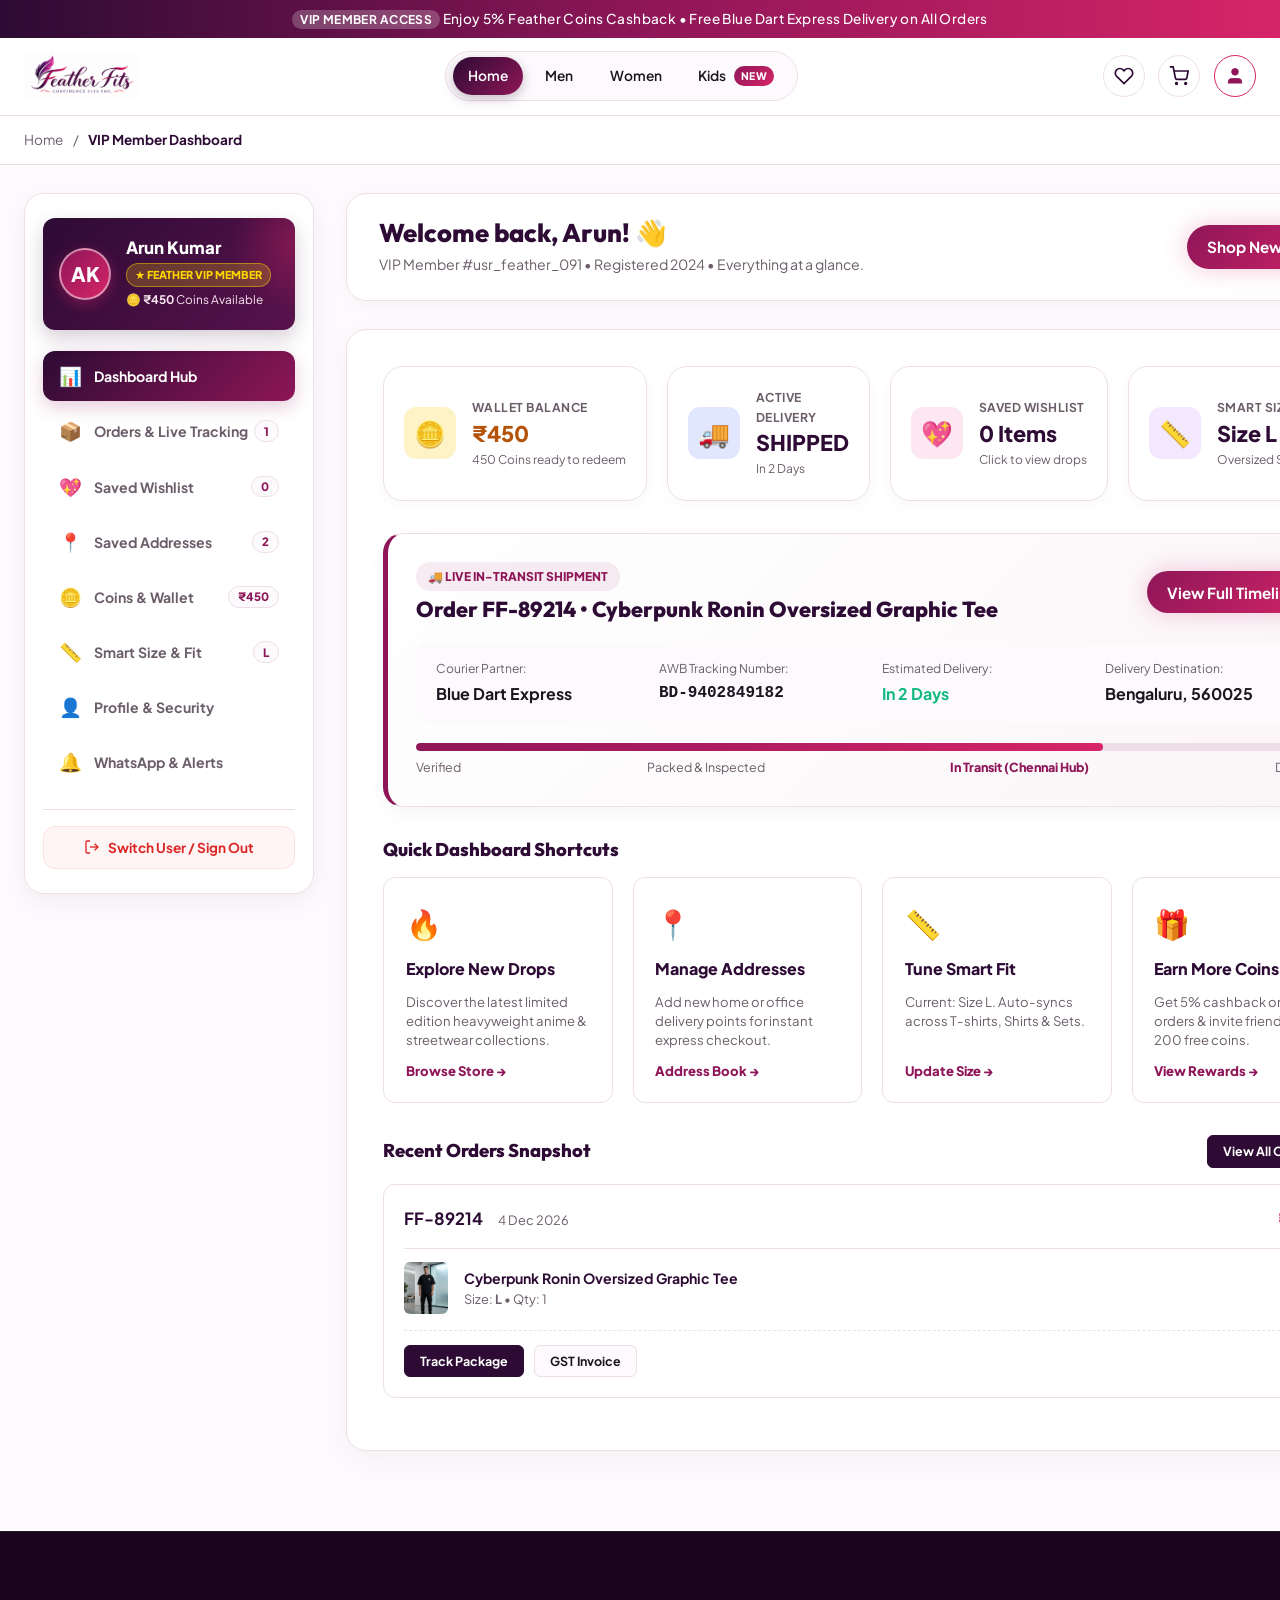
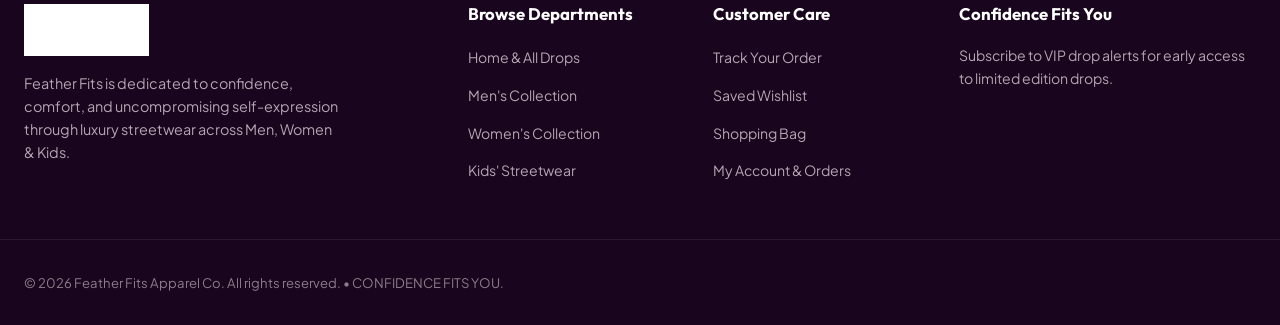
==== commit c60cb937: "Upgrade account.html to executive member dashboard with separate auth portal" ====
--- a/account.html
+++ b/account.html
@@ -152,11 +152,11 @@
     <div class="breadcrumbs-wrap">
       <a href="index.html">Home</a>
       <span>/</span>
-      <span style="color: var(--color-primary); font-weight: 700;">Member Mini Dashboard</span>
+      <span style="color: var(--color-primary); font-weight: 700;">VIP Member Dashboard</span>
     </div>
   </nav>
 
-  <!-- Dedicated Mini Dashboard Container -->
+  <!-- Dedicated Executive Dashboard & Auth Container -->
   <main class="account-page-main">
     <div class="account-page-wrap" id="account-page-root">
       <!-- Injected by account-page.js (Header, KPI Cards, Tab Controls, and Active Tab Views) -->
--- a/css/style.css
+++ b/css/style.css
@@ -4335,125 +4335,494 @@
 /* ==========================================================================
    DEDICATED ACCOUNT PAGE & MINI DASHBOARD STYLES
    ========================================================================== */
+/* ==========================================================================
+   DEDICATED ACCOUNT PAGE, USER AUTH PORTAL & DASHBOARD STYLES
+   ========================================================================== */
 .account-page-body {
   background: var(--color-bg);
   min-height: 100vh;
 }
 
 .account-page-main {
-  max-width: 1320px;
-  margin: 2rem auto 4rem auto;
+  max-width: 1360px;
+  margin: 1.75rem auto 4rem auto;
   padding: 0 1.5rem;
 }
 
-.account-dashboard-wrapper {
+/* -------------------------------------------------------------
+   AUTH PORTAL (LOGIN / REGISTER DEDICATED VIEW)
+   ------------------------------------------------------------- */
+.account-auth-container {
+  display: grid;
+  grid-template-columns: 1fr 1.25fr;
+  max-width: 980px;
+  margin: 2rem auto;
+  background: var(--color-surface);
+  border: 1.5px solid var(--color-border);
+  border-radius: var(--radius-lg);
+  overflow: hidden;
+  box-shadow: 0 16px 45px rgba(45, 11, 52, 0.12);
+  animation: fadeIn 0.3s ease;
+}
+
+.auth-visual-side {
+  background: linear-gradient(145deg, #18031d 0%, #2f0b37 50%, #58124c 100%);
+  padding: 3rem 2.5rem;
+  color: #FFFFFF;
   display: flex;
   flex-direction: column;
-  gap: 1.75rem;
-}
-
-/* Hero Profile Banner */
-.dashboard-hero-banner {
-  background: linear-gradient(135deg, #18031d 0%, #2f0b37 45%, #58124c 100%);
-  border-radius: var(--radius-lg);
-  padding: 2rem 2.5rem;
-  color: #FFFFFF;
-  display: flex;
   justify-content: space-between;
-  align-items: center;
-  flex-wrap: wrap;
-  gap: 1.5rem;
-  box-shadow: 0 15px 35px rgba(29, 7, 34, 0.25);
-  border: 1px solid rgba(255, 255, 255, 0.1);
   position: relative;
   overflow: hidden;
 }
 
-.dashboard-hero-banner::after {
+.auth-visual-side::after {
   content: "";
   position: absolute;
-  top: -50%;
+  bottom: -20%;
   right: -20%;
-  width: 400px;
-  height: 400px;
-  background: radial-gradient(circle, rgba(214, 37, 104, 0.25) 0%, transparent 70%);
+  width: 320px;
+  height: 320px;
+  background: radial-gradient(circle, rgba(214, 37, 104, 0.3) 0%, transparent 70%);
   pointer-events: none;
 }
 
-.dashboard-hero-left {
-  display: flex;
-  align-items: center;
-  gap: 1.5rem;
+.auth-visual-header .auth-brand-logo {
+  height: 48px;
+  filter: brightness(0) invert(1);
+  margin-bottom: 2rem;
+}
+
+.auth-visual-title {
+  font-size: 2rem;
+  font-weight: 800;
+  line-height: 1.2;
+  color: #FFFFFF;
+  margin-bottom: 0.75rem;
+}
+
+.auth-visual-title span {
+  background: linear-gradient(135deg, #FF758C, #FFD700);
+  -webkit-background-clip: text;
+  -webkit-text-fill-color: transparent;
+}
+
+.auth-visual-subtitle {
+  font-size: 0.95rem;
+  color: #E6D8E4;
+  line-height: 1.6;
+  margin-bottom: 2rem;
+}
+
+.auth-perks-list {
+  display: flex;
+  flex-direction: column;
+  gap: 1.25rem;
+  position: relative;
   z-index: 1;
 }
 
-.dashboard-avatar-circle {
-  width: 68px;
-  height: 68px;
+.auth-perk-item {
+  display: flex;
+  align-items: flex-start;
+  gap: 0.9rem;
+}
+
+.auth-perk-icon {
+  width: 36px;
+  height: 36px;
+  border-radius: 50%;
+  background: rgba(255, 255, 255, 0.12);
+  border: 1px solid rgba(255, 255, 255, 0.2);
+  display: flex;
+  align-items: center;
+  justify-content: center;
+  font-size: 1.1rem;
+  flex-shrink: 0;
+}
+
+.auth-perk-text strong {
+  display: block;
+  font-size: 0.9rem;
+  color: #FFFFFF;
+}
+
+.auth-perk-text span {
+  font-size: 0.78rem;
+  color: #CDBECD;
+}
+
+.auth-form-side {
+  padding: 2.75rem 3rem;
+  display: flex;
+  flex-direction: column;
+  justify-content: center;
+}
+
+.auth-tabs-toggle {
+  display: flex;
+  background: var(--color-bg);
+  border: 1.5px solid var(--color-border);
+  border-radius: var(--radius-full);
+  padding: 0.3rem;
+  margin-bottom: 1.75rem;
+}
+
+.auth-tab-pill {
+  flex: 1;
+  text-align: center;
+  padding: 0.65rem 1rem;
+  font-size: 0.88rem;
+  font-weight: 700;
+  border-radius: var(--radius-full);
+  color: var(--color-text-muted);
+  cursor: pointer;
+  transition: all 0.2s ease;
+  border: none;
+  background: transparent;
+}
+
+.auth-tab-pill.active {
+  background: var(--color-secondary);
+  color: #FFFFFF;
+  box-shadow: 0 4px 12px rgba(142, 22, 88, 0.3);
+}
+
+.auth-demo-accounts-box {
+  background: #FFF9FC;
+  border: 1.5px dashed var(--color-accent);
+  border-radius: var(--radius-md);
+  padding: 1rem 1.25rem;
+  margin-bottom: 1.5rem;
+}
+
+.auth-demo-accounts-title {
+  font-size: 0.78rem;
+  font-weight: 800;
+  color: var(--color-secondary);
+  text-transform: uppercase;
+  letter-spacing: 0.06em;
+  margin-bottom: 0.65rem;
+  display: flex;
+  align-items: center;
+  gap: 0.4rem;
+}
+
+.auth-demo-chips {
+  display: flex;
+  gap: 0.6rem;
+  flex-wrap: wrap;
+}
+
+.auth-demo-chip {
+  background: #FFFFFF;
+  border: 1px solid var(--color-border);
+  padding: 0.45rem 0.85rem;
+  border-radius: var(--radius-full);
+  font-size: 0.8rem;
+  font-weight: 700;
+  color: var(--color-primary);
+  cursor: pointer;
+  display: inline-flex;
+  align-items: center;
+  gap: 0.4rem;
+  transition: var(--transition-fast);
+}
+
+.auth-demo-chip:hover {
+  border-color: var(--color-secondary);
+  background: var(--color-surface-hover);
+  transform: translateY(-1px);
+}
+
+.auth-form-group {
+  margin-bottom: 1.15rem;
+}
+
+.auth-form-label {
+  display: block;
+  font-size: 0.82rem;
+  font-weight: 700;
+  color: var(--color-primary);
+  margin-bottom: 0.4rem;
+}
+
+.auth-form-input {
+  width: 100%;
+  height: 48px;
+  padding: 0 1rem;
+  border: 1.5px solid var(--color-border);
+  border-radius: var(--radius-md);
+  font-size: 0.92rem;
+  font-family: inherit;
+  color: var(--color-text-main);
+  background: var(--color-surface);
+  transition: border-color 0.2s, box-shadow 0.2s;
+}
+
+.auth-form-input:focus {
+  outline: none;
+  border-color: var(--color-secondary);
+  box-shadow: 0 0 0 3px rgba(142, 22, 88, 0.12);
+}
+
+.auth-submit-btn {
+  width: 100%;
+  height: 50px;
+  background: linear-gradient(135deg, var(--color-secondary), var(--color-accent));
+  color: #FFFFFF;
+  font-weight: 800;
+  font-size: 0.95rem;
+  border-radius: var(--radius-md);
+  border: none;
+  cursor: pointer;
+  display: flex;
+  align-items: center;
+  justify-content: center;
+  gap: 0.5rem;
+  box-shadow: 0 8px 24px rgba(214, 37, 104, 0.3);
+  transition: transform 0.2s, box-shadow 0.2s;
+  margin-top: 0.5rem;
+}
+
+.auth-submit-btn:hover {
+  transform: translateY(-2px);
+  box-shadow: 0 12px 28px rgba(214, 37, 104, 0.4);
+}
+
+/* -------------------------------------------------------------
+   LOGGED IN: DEDICATED EXECUTIVE DASHBOARD LAYOUT (SIDEBAR + CONTENT)
+   ------------------------------------------------------------- */
+.dash-app-layout {
+  display: grid;
+  grid-template-columns: 290px 1fr;
+  gap: 2rem;
+  align-items: start;
+}
+
+/* Sidebar */
+.dash-sidebar {
+  position: sticky;
+  top: 90px;
+  background: var(--color-surface);
+  border: 1.5px solid var(--color-border);
+  border-radius: var(--radius-lg);
+  padding: 1.5rem 1.15rem;
+  box-shadow: 0 8px 25px rgba(45, 11, 52, 0.05);
+  display: flex;
+  flex-direction: column;
+  gap: 1.35rem;
+}
+
+.dash-user-card {
+  background: linear-gradient(135deg, #2D0B34 0%, #58124C 100%);
+  border-radius: var(--radius-md);
+  padding: 1.25rem 1rem;
+  color: #FFFFFF;
+  display: flex;
+  align-items: center;
+  gap: 0.9rem;
+  box-shadow: 0 8px 20px rgba(45, 11, 52, 0.2);
+  position: relative;
+  overflow: hidden;
+}
+
+.dash-user-card::after {
+  content: "";
+  position: absolute;
+  top: -40%;
+  right: -30%;
+  width: 140px;
+  height: 140px;
+  background: radial-gradient(circle, rgba(214, 37, 104, 0.4) 0%, transparent 70%);
+  pointer-events: none;
+}
+
+.dash-avatar-ring {
+  width: 52px;
+  height: 52px;
   border-radius: 50%;
   background: linear-gradient(135deg, var(--color-secondary), var(--color-accent));
   color: #FFFFFF;
+  font-size: 1.25rem;
+  font-weight: 800;
+  display: flex;
+  align-items: center;
+  justify-content: center;
+  border: 2px solid rgba(255, 255, 255, 0.5);
+  box-shadow: 0 4px 14px rgba(214, 37, 104, 0.4);
+  flex-shrink: 0;
+  position: relative;
+  z-index: 1;
+}
+
+.dash-user-meta {
+  flex: 1;
+  min-width: 0;
+  position: relative;
+  z-index: 1;
+}
+
+.dash-user-name {
+  font-size: 1.05rem;
+  font-weight: 800;
+  color: #FFFFFF;
+  white-space: nowrap;
+  overflow: hidden;
+  text-overflow: ellipsis;
+  line-height: 1.2;
+}
+
+.dash-vip-tag {
+  display: inline-block;
+  font-size: 0.68rem;
+  font-weight: 800;
+  padding: 0.15rem 0.5rem;
+  border-radius: 9999px;
+  background: rgba(255, 215, 0, 0.22);
+  border: 1px solid rgba(255, 215, 0, 0.45);
+  color: #FFD700;
+  text-transform: uppercase;
+  margin-top: 0.25rem;
+}
+
+.dash-user-coins-pill {
+  font-size: 0.74rem;
+  color: #FCE7F3;
+  margin-top: 0.25rem;
+  display: flex;
+  align-items: center;
+  gap: 0.3rem;
+}
+
+/* Sidebar Navigation */
+.dash-nav-menu {
+  display: flex;
+  flex-direction: column;
+  gap: 0.35rem;
+}
+
+.dash-nav-item {
+  display: flex;
+  align-items: center;
+  justify-content: space-between;
+  padding: 0.8rem 1rem;
+  border-radius: var(--radius-md);
+  font-size: 0.88rem;
+  font-weight: 700;
+  color: var(--color-text-muted);
+  border: none;
+  background: transparent;
+  cursor: pointer;
+  transition: all 0.2s ease;
+  width: 100%;
+  text-align: left;
+}
+
+.dash-nav-item:hover {
+  background: var(--color-surface-hover);
+  color: var(--color-primary);
+  transform: translateX(3px);
+}
+
+.dash-nav-item.active {
+  background: linear-gradient(135deg, var(--color-primary), var(--color-secondary));
+  color: #FFFFFF;
+  box-shadow: 0 6px 18px rgba(142, 22, 88, 0.22);
+}
+
+.dash-nav-item-left {
+  display: flex;
+  align-items: center;
+  gap: 0.75rem;
+}
+
+.dash-nav-item-icon {
+  font-size: 1.15rem;
+  display: inline-flex;
+}
+
+.dash-nav-badge {
+  font-size: 0.72rem;
+  font-weight: 800;
+  padding: 0.15rem 0.55rem;
+  border-radius: 9999px;
+  background: var(--color-bg);
+  border: 1px solid var(--color-border);
+  color: var(--color-secondary);
+}
+
+.dash-nav-item.active .dash-nav-badge {
+  background: rgba(255, 255, 255, 0.25);
+  border-color: rgba(255, 255, 255, 0.35);
+  color: #FFFFFF;
+}
+
+.dash-sidebar-footer {
+  border-top: 1px solid var(--color-border);
+  padding-top: 1rem;
+}
+
+.dash-signout-btn {
+  width: 100%;
+  padding: 0.75rem 1rem;
+  border-radius: var(--radius-md);
+  border: 1.5px solid #FEE2E2;
+  background: #FFF5F5;
+  color: #DC2626;
+  font-size: 0.85rem;
+  font-weight: 700;
+  display: flex;
+  align-items: center;
+  justify-content: center;
+  gap: 0.5rem;
+  cursor: pointer;
+  transition: all 0.2s ease;
+}
+
+.dash-signout-btn:hover {
+  background: #FEE2E2;
+  border-color: #FCA5A5;
+}
+
+/* Right Main Content */
+.dash-main-content {
+  display: flex;
+  flex-direction: column;
+  gap: 1.75rem;
+}
+
+/* Header Top Bar */
+.dash-header-bar {
+  background: var(--color-surface);
+  border: 1.5px solid var(--color-border);
+  border-radius: var(--radius-lg);
+  padding: 1.5rem 2rem;
+  box-shadow: 0 4px 18px rgba(0, 0, 0, 0.03);
+  display: flex;
+  justify-content: space-between;
+  align-items: center;
+  flex-wrap: wrap;
+  gap: 1.25rem;
+}
+
+.dash-header-title {
   font-size: 1.6rem;
   font-weight: 800;
-  display: flex;
-  align-items: center;
-  justify-content: center;
-  box-shadow: 0 4px 20px rgba(214, 37, 104, 0.5);
-  border: 2.5px solid rgba(255, 255, 255, 0.4);
-  flex-shrink: 0;
-}
-
-.dashboard-name-row {
-  display: flex;
-  align-items: center;
-  gap: 0.85rem;
-  flex-wrap: wrap;
-}
-
-.dashboard-name-row h1 {
-  font-size: 1.75rem;
-  font-weight: 800;
-  color: #FFFFFF;
+  color: var(--color-primary);
   line-height: 1.2;
 }
 
-.dashboard-vip-pill {
-  font-size: 0.74rem;
-  font-weight: 800;
-  padding: 0.3rem 0.75rem;
-  border-radius: 9999px;
-  background: rgba(255, 215, 0, 0.2);
-  border: 1px solid rgba(255, 215, 0, 0.45);
-  color: #FFD700;
-  letter-spacing: 0.05em;
-  text-transform: uppercase;
-}
-
-.dashboard-email-row {
+.dash-header-subtitle {
   font-size: 0.88rem;
-  color: rgba(255, 255, 255, 0.8);
-  margin-top: 0.35rem;
-}
-
-.dashboard-hero-actions {
-  z-index: 1;
-}
-
-.dashboard-signout-btn {
-  background: rgba(255, 255, 255, 0.12);
-  border: 1px solid rgba(255, 255, 255, 0.25);
-  color: #FFFFFF;
-  font-size: 0.85rem;
-  font-weight: 700;
-  padding: 0.6rem 1.25rem;
-  border-radius: 9999px;
-  cursor: pointer;
-  transition: var(--transition-fast);
-}
-
-.dashboard-signout-btn:hover {
-  background: rgba(255, 255, 255, 0.24);
-  border-color: #FFFFFF;
+  color: var(--color-text-muted);
+  margin-top: 0.25rem;
+}
+
+.dash-header-actions {
+  display: flex;
+  align-items: center;
+  gap: 0.75rem;
 }
 
 /* 4 Executive KPI Cards */
@@ -4546,53 +4915,96 @@
   text-overflow: ellipsis;
 }
 
-/* Dashboard Main Content Card */
+/* Spotlight Live Order Banner */
+.dash-spotlight-box {
+  background: linear-gradient(135deg, #FFFFFF 0%, #FAF5F8 100%);
+  border: 1.5px solid var(--color-border);
+  border-left: 5px solid var(--color-secondary);
+  border-radius: var(--radius-lg);
+  padding: 1.75rem;
+  box-shadow: 0 6px 20px rgba(0, 0, 0, 0.04);
+}
+
+.dash-spotlight-top {
+  display: flex;
+  justify-content: space-between;
+  align-items: center;
+  flex-wrap: wrap;
+  gap: 1rem;
+  margin-bottom: 1.25rem;
+}
+
+.dash-spotlight-badge {
+  display: inline-flex;
+  align-items: center;
+  gap: 0.4rem;
+  font-size: 0.75rem;
+  font-weight: 800;
+  color: var(--color-secondary);
+  background: rgba(142, 22, 88, 0.08);
+  padding: 0.3rem 0.75rem;
+  border-radius: 9999px;
+  text-transform: uppercase;
+}
+
+/* Quick Actions 4 Grid */
+.dash-quick-grid {
+  display: grid;
+  grid-template-columns: repeat(auto-fit, minmax(220px, 1fr));
+  gap: 1.25rem;
+}
+
+.dash-quick-card {
+  background: var(--color-surface);
+  border: 1.5px solid var(--color-border);
+  border-radius: var(--radius-md);
+  padding: 1.35rem;
+  cursor: pointer;
+  transition: all 0.25s ease;
+  display: flex;
+  flex-direction: column;
+  gap: 0.65rem;
+}
+
+.dash-quick-card:hover {
+  transform: translateY(-3px);
+  border-color: var(--color-secondary);
+  box-shadow: 0 8px 24px rgba(142, 22, 88, 0.08);
+}
+
+.dash-quick-icon {
+  font-size: 1.8rem;
+}
+
+.dash-quick-title {
+  font-size: 1rem;
+  font-weight: 800;
+  color: var(--color-primary);
+}
+
+.dash-quick-desc {
+  font-size: 0.82rem;
+  color: var(--color-text-muted);
+  line-height: 1.45;
+}
+
+.dash-quick-cta {
+  font-size: 0.82rem;
+  font-weight: 800;
+  color: var(--color-secondary);
+  display: inline-flex;
+  align-items: center;
+  gap: 0.3rem;
+  margin-top: auto;
+}
+
+/* Main Dashboard Panel Box */
 .dashboard-main-card {
   background: var(--color-surface);
-  border: 1px solid var(--color-border);
+  border: 1.5px solid var(--color-border);
   border-radius: var(--radius-lg);
   overflow: hidden;
   box-shadow: 0 8px 30px rgba(0, 0, 0, 0.04);
-}
-
-.dashboard-tabs-bar {
-  display: flex;
-  background: var(--color-bg);
-  border-bottom: 1.5px solid var(--color-border);
-  padding: 0 1.5rem;
-  overflow-x: auto;
-  scrollbar-width: none;
-  gap: 0.5rem;
-}
-
-.dashboard-tabs-bar::-webkit-scrollbar {
-  display: none;
-}
-
-.dash-tab-btn {
-  padding: 1.15rem 1.35rem;
-  font-size: 0.9rem;
-  font-weight: 700;
-  color: var(--color-text-muted);
-  border: none;
-  background: transparent;
-  border-bottom: 3px solid transparent;
-  cursor: pointer;
-  white-space: nowrap;
-  display: inline-flex;
-  align-items: center;
-  gap: 0.5rem;
-  transition: var(--transition-fast);
-}
-
-.dash-tab-btn:hover {
-  color: var(--color-primary);
-}
-
-.dash-tab-btn.active {
-  color: var(--color-secondary);
-  border-bottom-color: var(--color-secondary);
-  background: rgba(142, 22, 88, 0.04);
 }
 
 .dashboard-tab-panel {
@@ -4723,34 +5135,132 @@
   animation: fadeIn 0.25s ease;
 }
 
-/* Tablet & Mobile Responsiveness for Mini Dashboard */
+/* Wishlist Direct Grid in Dashboard */
+.dash-wishlist-grid {
+  display: grid;
+  grid-template-columns: repeat(auto-fill, minmax(230px, 1fr));
+  gap: 1.5rem;
+}
+
+.dash-wishlist-card {
+  background: var(--color-surface);
+  border: 1px solid var(--color-border);
+  border-radius: var(--radius-md);
+  overflow: hidden;
+  display: flex;
+  flex-direction: column;
+  transition: transform 0.2s, box-shadow 0.2s;
+}
+
+.dash-wishlist-card:hover {
+  transform: translateY(-3px);
+  box-shadow: 0 8px 24px rgba(0,0,0,0.06);
+}
+
+.dash-wishlist-img-wrap {
+  position: relative;
+  height: 250px;
+  overflow: hidden;
+  background: #f5f5f5;
+}
+
+.dash-wishlist-img-wrap img {
+  width: 100%;
+  height: 100%;
+  object-fit: cover;
+  object-position: top center;
+}
+
+.dash-wishlist-remove-btn {
+  position: absolute;
+  top: 10px;
+  right: 10px;
+  width: 32px;
+  height: 32px;
+  border-radius: 50%;
+  background: rgba(255, 255, 255, 0.9);
+  display: flex;
+  align-items: center;
+  justify-content: center;
+  color: #EF4444;
+  cursor: pointer;
+  box-shadow: 0 2px 8px rgba(0,0,0,0.15);
+}
+
+.dash-wishlist-body {
+  padding: 1rem;
+  display: flex;
+  flex-direction: column;
+  flex: 1;
+}
+
+.dash-wishlist-title {
+  font-size: 0.92rem;
+  font-weight: 700;
+  color: var(--color-primary);
+  margin-bottom: 0.4rem;
+  display: -webkit-box;
+  -webkit-line-clamp: 2;
+  -webkit-box-orient: vertical;
+  overflow: hidden;
+}
+
+.dash-wishlist-price {
+  font-size: 1.05rem;
+  font-weight: 800;
+  color: var(--color-secondary);
+  margin-bottom: 0.85rem;
+}
+
+/* Profile Edit Form */
+.dash-profile-grid {
+  display: grid;
+  grid-template-columns: 1fr 1fr;
+  gap: 1.25rem;
+  margin-bottom: 1.5rem;
+}
+
+/* Tablet & Mobile Responsiveness */
 @media (max-width: 1024px) {
+  .dash-app-layout {
+    grid-template-columns: 1fr;
+  }
+  .dash-sidebar {
+    position: static;
+    top: auto;
+  }
+  .dash-nav-menu {
+    display: grid;
+    grid-template-columns: repeat(auto-fill, minmax(200px, 1fr));
+    gap: 0.5rem;
+  }
   .dashboard-kpi-grid {
     grid-template-columns: repeat(2, 1fr);
   }
 }
 
 @media (max-width: 768px) {
+  .account-auth-container {
+    grid-template-columns: 1fr;
+  }
+  .auth-visual-side {
+    padding: 2rem 1.5rem;
+  }
+  .auth-form-side {
+    padding: 2rem 1.5rem;
+  }
   .account-page-main {
     padding: 0 1rem;
     margin: 1.25rem auto 3rem auto;
   }
-  .dashboard-hero-banner {
-    padding: 1.5rem;
-  }
-  .dashboard-hero-left {
-    gap: 1rem;
-  }
-  .dashboard-avatar-circle {
-    width: 54px;
-    height: 54px;
-    font-size: 1.3rem;
-  }
-  .dashboard-name-row h1 {
-    font-size: 1.4rem;
+  .dash-header-bar {
+    padding: 1.25rem;
   }
   .dashboard-tab-panel {
     padding: 1.25rem;
+  }
+  .dash-profile-grid {
+    grid-template-columns: 1fr;
   }
 }
 
@@ -4758,14 +5268,13 @@
   .dashboard-kpi-grid {
     grid-template-columns: 1fr;
   }
-  .dash-tab-btn {
-    padding: 0.85rem 1rem;
-    font-size: 0.82rem;
-  }
-}
-
-
-
-
-
-
+  .dash-nav-menu {
+    grid-template-columns: 1fr;
+  }
+}
+
+
+
+
+
+
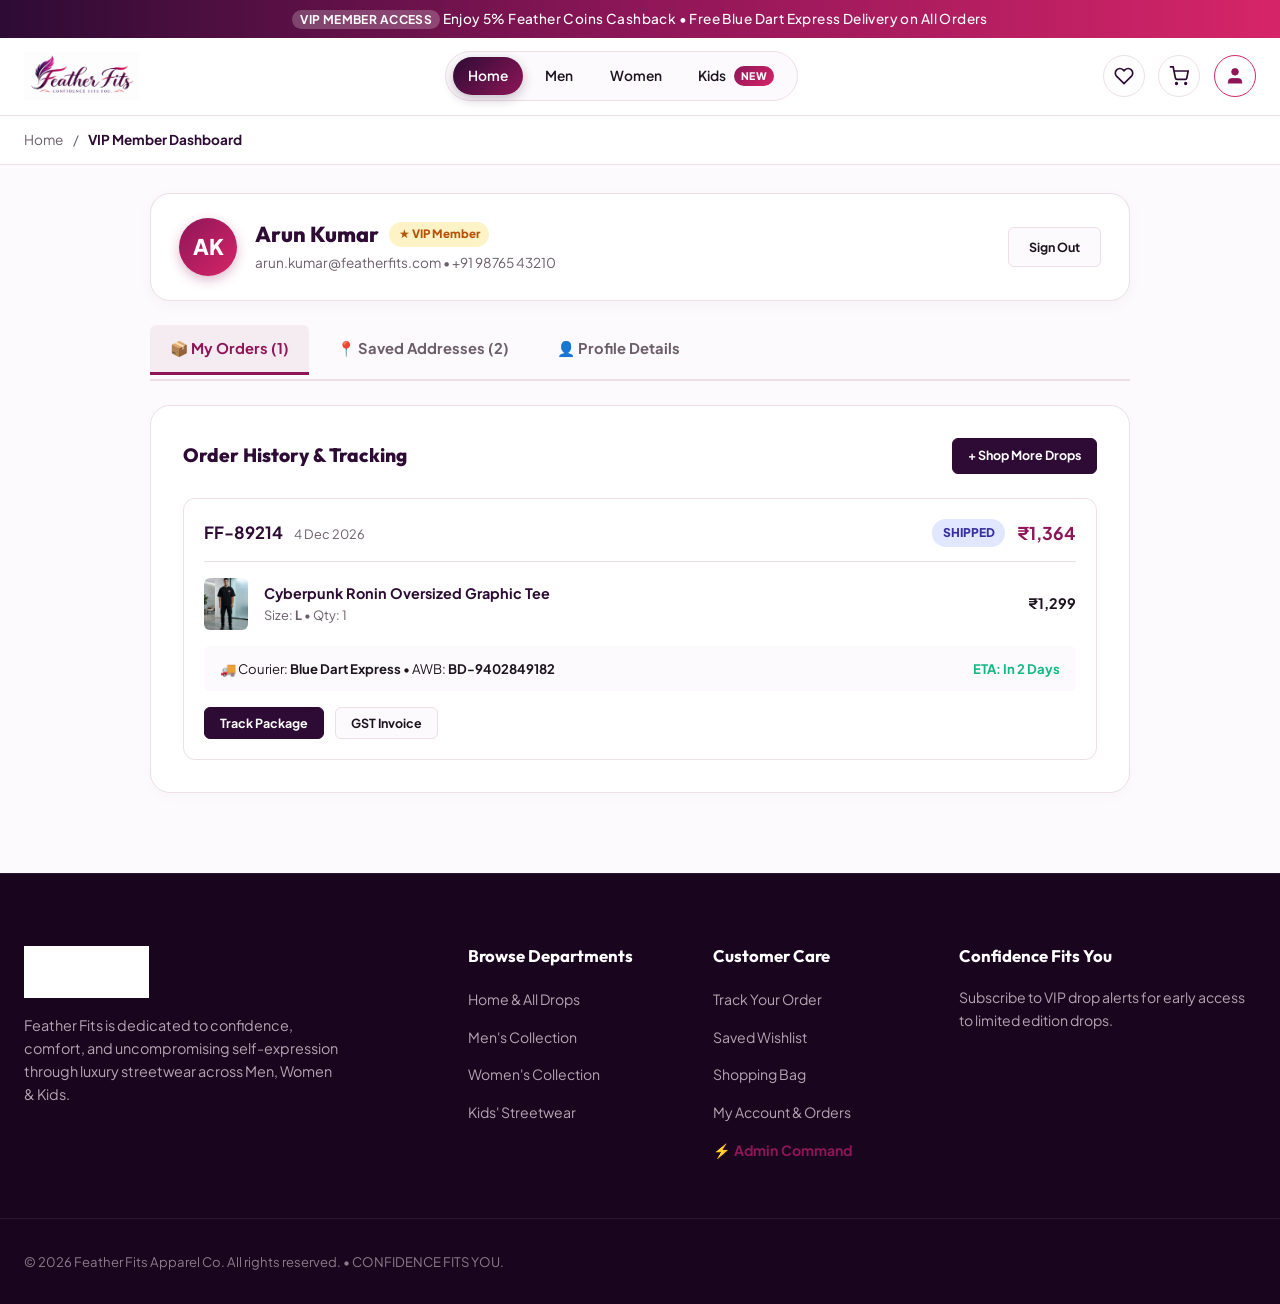
==== commit 11302c8b: "Create high-end Admin Command Center in White, Black, and Purple theme with full suite controls" ====
--- a/account.html
+++ b/account.html
@@ -272,6 +272,7 @@
           <li><a href="#" onclick="window.FeatherApp.openWishlistDrawer(); return false;">Saved Wishlist</a></li>
           <li><a href="#" onclick="window.FeatherApp.openCartDrawer(); return false;">Shopping Bag</a></li>
           <li><a href="account.html">My Account & Orders</a></li>
+          <li><a href="admin.html" style="color: var(--color-secondary); font-weight: 700;">⚡ Admin Command</a></li>
         </ul>
       </div>
 
--- a/css/style.css
+++ b/css/style.css
@@ -4333,8 +4333,479 @@
 }
 
 /* ==========================================================================
-   DEDICATED ACCOUNT PAGE & MINI DASHBOARD STYLES
+   NEW ARRIVALS SPOTLIGHT BANNER SECTION
    ========================================================================== */
+/* ==========================================================================
+   NEW ARRIVALS CATEGORIZED CAROUSEL (MEN / WOMEN / KIDS)
+   ========================================================================== */
+.new-arrivals-carousel-section {
+  padding: 2.25rem 0 3.25rem 0;
+  background: var(--color-bg);
+  position: relative;
+  overflow: hidden;
+}
+
+.new-arrivals-container {
+  max-width: 1320px;
+  margin: 0 auto;
+  padding: 0 1.5rem;
+}
+
+/* Header & Controls */
+.new-arrivals-header {
+  display: flex;
+  align-items: flex-end;
+  justify-content: space-between;
+  gap: 1.5rem;
+  margin-bottom: 1.75rem;
+  flex-wrap: wrap;
+}
+
+.new-arrivals-title-group {
+  max-width: 600px;
+}
+
+.new-arrivals-badge {
+  display: inline-flex;
+  align-items: center;
+  gap: 0.5rem;
+  padding: 0.35rem 0.9rem;
+  border-radius: 9999px;
+  background: rgba(214, 37, 104, 0.1);
+  border: 1px solid rgba(214, 37, 104, 0.25);
+  color: var(--color-secondary);
+  font-size: 0.78rem;
+  font-weight: 800;
+  letter-spacing: 0.06em;
+  text-transform: uppercase;
+  margin-bottom: 0.65rem;
+}
+
+.new-arrivals-badge .badge-dot {
+  width: 7px;
+  height: 7px;
+  background: var(--color-secondary);
+  border-radius: 50%;
+  box-shadow: 0 0 8px var(--color-secondary);
+  animation: pulse-dot 2s infinite;
+}
+
+@keyframes pulse-dot {
+  0%, 100% { opacity: 1; transform: scale(1); }
+  50% { opacity: 0.4; transform: scale(0.85); }
+}
+
+.new-arrivals-title {
+  font-size: clamp(2rem, 3.8vw, 2.75rem);
+  font-weight: 900;
+  color: var(--color-primary);
+  line-height: 1.15;
+  letter-spacing: -0.02em;
+  margin-bottom: 0.5rem;
+}
+
+.new-arrivals-title span {
+  background: linear-gradient(135deg, var(--color-secondary) 0%, var(--color-accent) 100%);
+  -webkit-background-clip: text;
+  -webkit-text-fill-color: transparent;
+}
+
+.new-arrivals-desc {
+  font-size: 0.95rem;
+  color: var(--color-text-muted);
+  line-height: 1.5;
+  margin: 0;
+}
+
+/* Controls: Department Tabs & Nav Arrows */
+.new-arrivals-controls {
+  display: flex;
+  align-items: center;
+  gap: 1.25rem;
+  flex-wrap: wrap;
+}
+
+.new-arrivals-dept-tabs {
+  display: inline-flex;
+  align-items: center;
+  background: var(--color-surface);
+  padding: 0.35rem;
+  border-radius: 9999px;
+  border: 1px solid var(--color-border);
+  box-shadow: var(--shadow-sm);
+  gap: 0.35rem;
+}
+
+.dept-carousel-tab {
+  display: inline-flex;
+  align-items: center;
+  gap: 0.45rem;
+  padding: 0.55rem 1.15rem;
+  border-radius: 9999px;
+  border: none;
+  background: transparent;
+  color: var(--color-text-muted);
+  font-size: 0.88rem;
+  font-weight: 700;
+  cursor: pointer;
+  transition: all 0.25s cubic-bezier(0.16, 1, 0.3, 1);
+  white-space: nowrap;
+}
+
+.dept-carousel-tab:hover {
+  color: var(--color-primary);
+  background: rgba(0, 0, 0, 0.04);
+}
+
+.dept-carousel-tab.active {
+  background: var(--color-primary);
+  color: #FFFFFF;
+  box-shadow: 0 4px 14px rgba(26, 26, 46, 0.25);
+}
+
+.dept-carousel-tab .tab-icon {
+  font-size: 1rem;
+}
+
+.dept-carousel-tab .tab-count {
+  font-size: 0.72rem;
+  padding: 0.15rem 0.45rem;
+  border-radius: 9999px;
+  background: rgba(255, 255, 255, 0.2);
+  color: inherit;
+  font-weight: 800;
+}
+
+.dept-carousel-tab:not(.active) .tab-count {
+  background: var(--color-border);
+  color: var(--color-text-muted);
+}
+
+/* Slider Navigation Arrows */
+.carousel-nav-arrows {
+  display: flex;
+  align-items: center;
+  gap: 0.5rem;
+}
+
+.carousel-arrow-btn {
+  width: 44px;
+  height: 44px;
+  border-radius: 50%;
+  border: 1px solid var(--color-border);
+  background: var(--color-surface);
+  color: var(--color-primary);
+  display: flex;
+  align-items: center;
+  justify-content: center;
+  cursor: pointer;
+  transition: all 0.2s ease;
+  box-shadow: var(--shadow-sm);
+}
+
+.carousel-arrow-btn:hover {
+  background: var(--color-primary);
+  color: #FFFFFF;
+  border-color: var(--color-primary);
+  transform: translateY(-2px);
+  box-shadow: var(--shadow-md);
+}
+
+.carousel-arrow-btn:active {
+  transform: translateY(0);
+}
+
+/* Carousel Track & Cards */
+.new-arrivals-carousel-wrapper {
+  position: relative;
+  width: 100%;
+}
+
+.new-arrivals-carousel-track {
+  display: flex;
+  gap: 1.5rem;
+  overflow-x: auto;
+  scroll-behavior: smooth;
+  scroll-snap-type: x mandatory;
+  -webkit-overflow-scrolling: touch;
+  padding: 0.75rem 0.25rem 1.5rem 0.25rem;
+  scrollbar-width: none;
+}
+
+.new-arrivals-carousel-track::-webkit-scrollbar {
+  display: none;
+}
+
+/* Individual Carousel Card */
+.carousel-card {
+  flex: 0 0 280px;
+  width: 280px;
+  scroll-snap-align: start;
+  background: var(--color-surface);
+  border-radius: var(--radius-md);
+  border: 1px solid var(--color-border);
+  box-shadow: var(--shadow-sm);
+  overflow: hidden;
+  display: flex;
+  flex-direction: column;
+  transition: transform 0.3s cubic-bezier(0.16, 1, 0.3, 1), box-shadow 0.3s ease, border-color 0.3s ease;
+  position: relative;
+}
+
+.carousel-card:hover {
+  transform: translateY(-6px);
+  box-shadow: 0 16px 36px rgba(0, 0, 0, 0.08);
+  border-color: rgba(214, 37, 104, 0.3);
+}
+
+.carousel-card-img-wrap {
+  position: relative;
+  width: 100%;
+  aspect-ratio: 4 / 5;
+  background: #f4f5f8;
+  overflow: hidden;
+}
+
+.carousel-card-img-link {
+  display: block;
+  width: 100%;
+  height: 100%;
+}
+
+.carousel-card-img {
+  width: 100%;
+  height: 100%;
+  object-fit: cover;
+  object-position: center top;
+  transition: transform 0.5s cubic-bezier(0.16, 1, 0.3, 1);
+}
+
+.carousel-card:hover .carousel-card-img {
+  transform: scale(1.06);
+}
+
+.carousel-badge {
+  position: absolute;
+  top: 12px;
+  left: 12px;
+  background: rgba(26, 26, 46, 0.85);
+  backdrop-filter: blur(8px);
+  color: #FFFFFF;
+  font-size: 0.7rem;
+  font-weight: 800;
+  letter-spacing: 0.05em;
+  padding: 0.25rem 0.65rem;
+  border-radius: var(--radius-sm);
+  border: 1px solid rgba(255, 255, 255, 0.2);
+  text-transform: uppercase;
+  z-index: 2;
+}
+
+.carousel-badge.new-tag {
+  background: linear-gradient(135deg, var(--color-secondary), var(--color-accent));
+  border: none;
+}
+
+.carousel-wishlist-btn {
+  position: absolute;
+  top: 12px;
+  right: 12px;
+  width: 36px;
+  height: 36px;
+  border-radius: 50%;
+  background: rgba(255, 255, 255, 0.9);
+  backdrop-filter: blur(4px);
+  border: 1px solid rgba(0, 0, 0, 0.06);
+  color: var(--color-text-muted);
+  display: flex;
+  align-items: center;
+  justify-content: center;
+  cursor: pointer;
+  transition: all 0.2s ease;
+  z-index: 2;
+  box-shadow: 0 4px 12px rgba(0,0,0,0.08);
+}
+
+.carousel-wishlist-btn:hover {
+  background: #FFFFFF;
+  color: var(--color-secondary);
+  transform: scale(1.1);
+}
+
+.carousel-wishlist-btn.active {
+  color: var(--color-secondary);
+  background: #FFFFFF;
+}
+
+.carousel-card-body {
+  padding: 1rem 1.15rem 1.15rem 1.15rem;
+  display: flex;
+  flex-direction: column;
+  flex-grow: 1;
+}
+
+.carousel-card-category {
+  font-size: 0.72rem;
+  font-weight: 700;
+  color: var(--color-secondary);
+  text-transform: uppercase;
+  letter-spacing: 0.06em;
+  margin-bottom: 0.35rem;
+}
+
+.carousel-card-title {
+  font-size: 0.95rem;
+  font-weight: 700;
+  line-height: 1.35;
+  color: var(--color-primary);
+  margin-bottom: 0.75rem;
+  display: -webkit-box;
+  -webkit-line-clamp: 2;
+  -webkit-box-orient: vertical;
+  overflow: hidden;
+  min-height: 2.6rem;
+}
+
+.carousel-card-title a {
+  color: inherit;
+  text-decoration: none;
+  transition: color 0.2s ease;
+}
+
+.carousel-card-title a:hover {
+  color: var(--color-secondary);
+}
+
+.carousel-card-footer {
+  display: flex;
+  align-items: center;
+  justify-content: space-between;
+  margin-top: auto;
+  padding-top: 0.75rem;
+  border-top: 1px solid var(--color-border);
+}
+
+.carousel-price-wrap {
+  display: flex;
+  align-items: baseline;
+  gap: 0.45rem;
+  flex-wrap: wrap;
+}
+
+.carousel-price {
+  font-size: 1.1rem;
+  font-weight: 800;
+  color: var(--color-primary);
+}
+
+.carousel-orig-price {
+  font-size: 0.8rem;
+  color: var(--color-text-muted);
+  text-decoration: line-through;
+}
+
+.carousel-discount-tag {
+  font-size: 0.68rem;
+  font-weight: 800;
+  color: #10b981;
+  background: rgba(16, 185, 129, 0.1);
+  padding: 0.1rem 0.35rem;
+  border-radius: var(--radius-sm);
+}
+
+.carousel-quick-btn {
+  display: inline-flex;
+  align-items: center;
+  gap: 0.3rem;
+  padding: 0.45rem 0.85rem;
+  border-radius: var(--radius-sm);
+  background: var(--color-primary);
+  color: #FFFFFF;
+  font-size: 0.78rem;
+  font-weight: 700;
+  text-decoration: none;
+  transition: all 0.2s ease;
+  white-space: nowrap;
+}
+
+.carousel-quick-btn:hover {
+  background: var(--color-secondary);
+  color: #FFFFFF;
+  transform: translateX(2px);
+}
+
+.carousel-empty-state {
+  width: 100%;
+  text-align: center;
+  padding: 3rem 1.5rem;
+  color: var(--color-text-muted);
+  font-size: 1rem;
+}
+
+/* Footer / Swipe Hint */
+.new-arrivals-footer {
+  display: flex;
+  align-items: center;
+  justify-content: space-between;
+  margin-top: 0.5rem;
+  padding-top: 1rem;
+  border-top: 1px dashed var(--color-border);
+  flex-wrap: wrap;
+  gap: 1rem;
+}
+
+.swipe-hint {
+  display: inline-flex;
+  align-items: center;
+  gap: 0.5rem;
+  font-size: 0.82rem;
+  color: var(--color-text-muted);
+}
+
+.btn-link-all {
+  display: inline-flex;
+  align-items: center;
+  gap: 0.4rem;
+  font-size: 0.88rem;
+  font-weight: 700;
+  color: var(--color-secondary);
+  text-decoration: none;
+  transition: all 0.2s ease;
+}
+
+.btn-link-all:hover {
+  color: var(--color-primary);
+  transform: translateX(3px);
+}
+
+/* Mobile & Tablet Responsive Adjustments */
+@media (max-width: 768px) {
+  .new-arrivals-carousel-section {
+    padding: 1.75rem 0 2.5rem 0;
+  }
+  .new-arrivals-header {
+    flex-direction: column;
+    align-items: flex-start;
+    gap: 1rem;
+  }
+  .new-arrivals-controls {
+    width: 100%;
+    justify-content: space-between;
+  }
+  .new-arrivals-dept-tabs {
+    flex-grow: 1;
+    overflow-x: auto;
+  }
+  .dept-carousel-tab {
+    padding: 0.45rem 0.85rem;
+    font-size: 0.8rem;
+  }
+  .carousel-card {
+    flex: 0 0 240px;
+    width: 240px;
+  }
+}
+
 /* ==========================================================================
    DEDICATED ACCOUNT PAGE, USER AUTH PORTAL & DASHBOARD STYLES
    ========================================================================== */
@@ -5268,13 +5739,34 @@
   .dashboard-kpi-grid {
     grid-template-columns: 1fr;
   }
-  .dash-nav-menu {
-    grid-template-columns: 1fr;
-  }
-}
-
-
-
-
-
-
+}
+
+/* Clean Dashboard Tab Navigation */
+.dash-tab-btn {
+  padding: 0.75rem 1.25rem;
+  font-size: 0.92rem;
+  font-weight: 700;
+  color: var(--color-text-muted);
+  border: none;
+  background: transparent;
+  border-bottom: 3px solid transparent;
+  cursor: pointer;
+  white-space: nowrap;
+  display: inline-flex;
+  align-items: center;
+  gap: 0.5rem;
+  transition: all 0.2s ease;
+  border-radius: var(--radius-sm) var(--radius-sm) 0 0;
+}
+
+.dash-tab-btn:hover {
+  color: var(--color-primary);
+  background: rgba(142, 22, 88, 0.04);
+}
+
+.dash-tab-btn.active {
+  color: var(--color-secondary);
+  border-bottom-color: var(--color-secondary);
+  background: rgba(142, 22, 88, 0.06);
+}
+
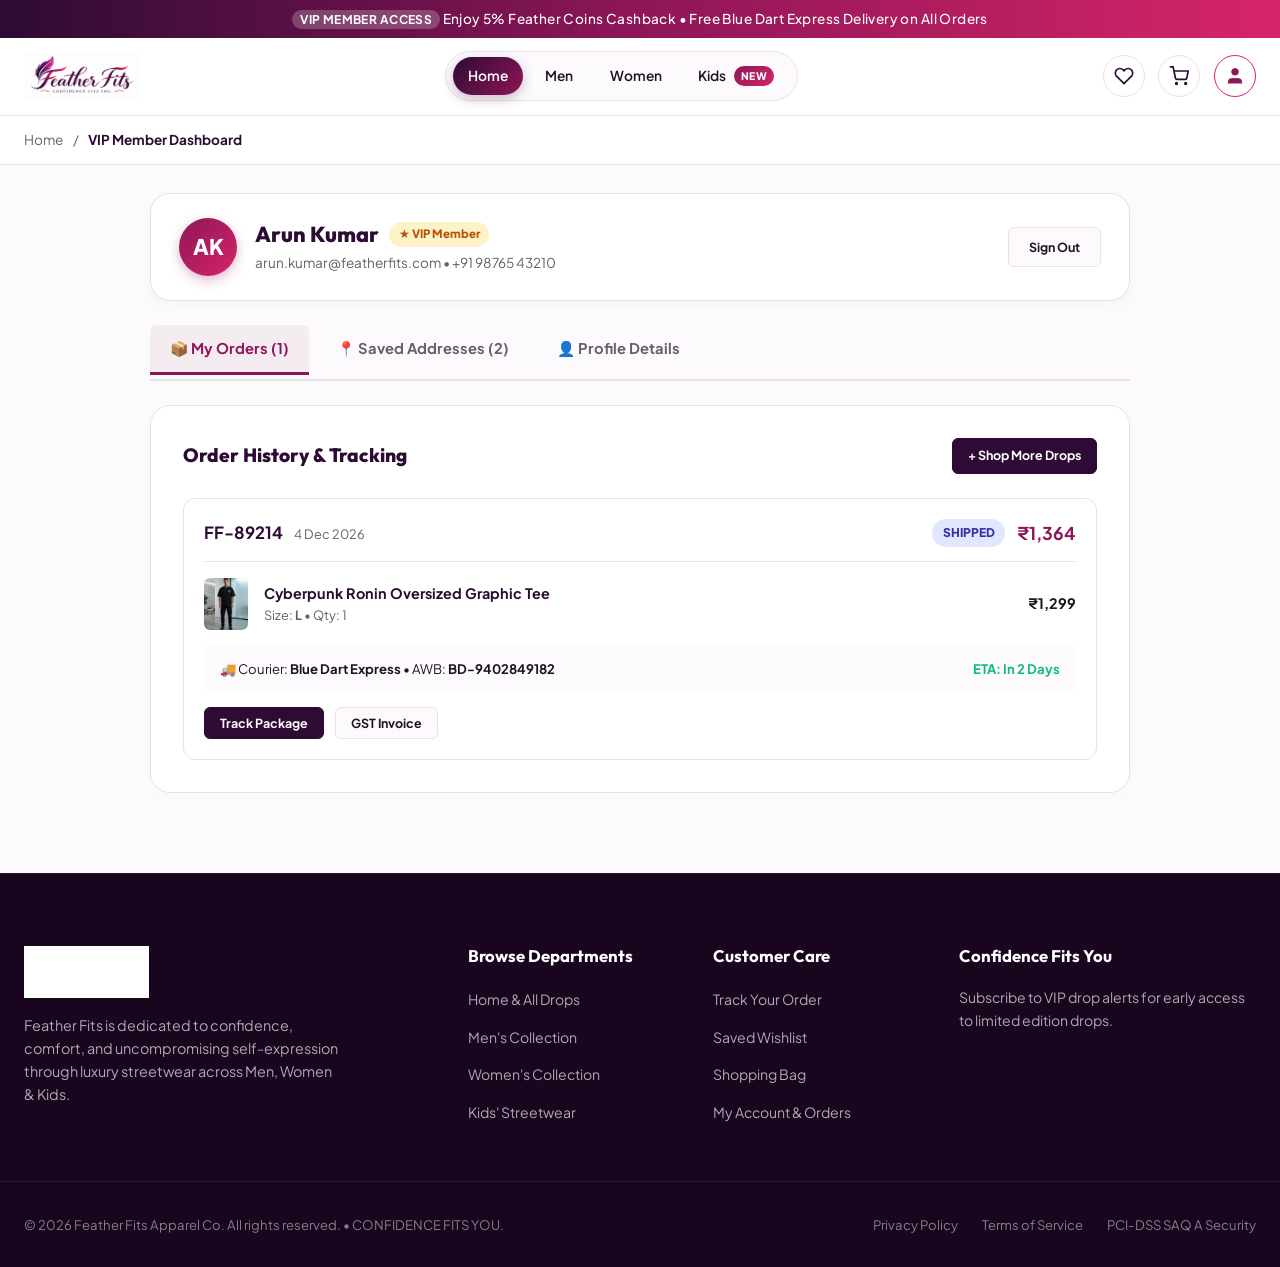
==== commit 6da0d107: "Fix full audit checklist: privacy/terms/security pages, dedicated checkout, remove public admin link" ====
--- a/account.html
+++ b/account.html
@@ -269,10 +269,9 @@
         <h4>Customer Care</h4>
         <ul>
           <li><a href="account.html?tab=tracking">Track Your Order</a></li>
-          <li><a href="#" onclick="window.FeatherApp.openWishlistDrawer(); return false;">Saved Wishlist</a></li>
-          <li><a href="#" onclick="window.FeatherApp.openCartDrawer(); return false;">Shopping Bag</a></li>
+          <li><a href="javascript:void(0)" onclick="window.FeatherApp.openWishlistDrawer()">Saved Wishlist</a></li>
+          <li><a href="javascript:void(0)" onclick="window.FeatherApp.openCartDrawer()">Shopping Bag</a></li>
           <li><a href="account.html">My Account & Orders</a></li>
-          <li><a href="admin.html" style="color: var(--color-secondary); font-weight: 700;">⚡ Admin Command</a></li>
         </ul>
       </div>
 
@@ -284,6 +283,11 @@
 
     <div class="footer-bottom">
       <div>&copy; 2026 Feather Fits Apparel Co. All rights reserved. &bull; CONFIDENCE FITS YOU.</div>
+      <div style="display: flex; gap: 1.5rem; flex-wrap: wrap;">
+        <a href="privacy.html">Privacy Policy</a>
+        <a href="terms.html">Terms of Service</a>
+        <a href="security.html">PCI-DSS SAQ A Security</a>
+      </div>
     </div>
   </footer>
 
